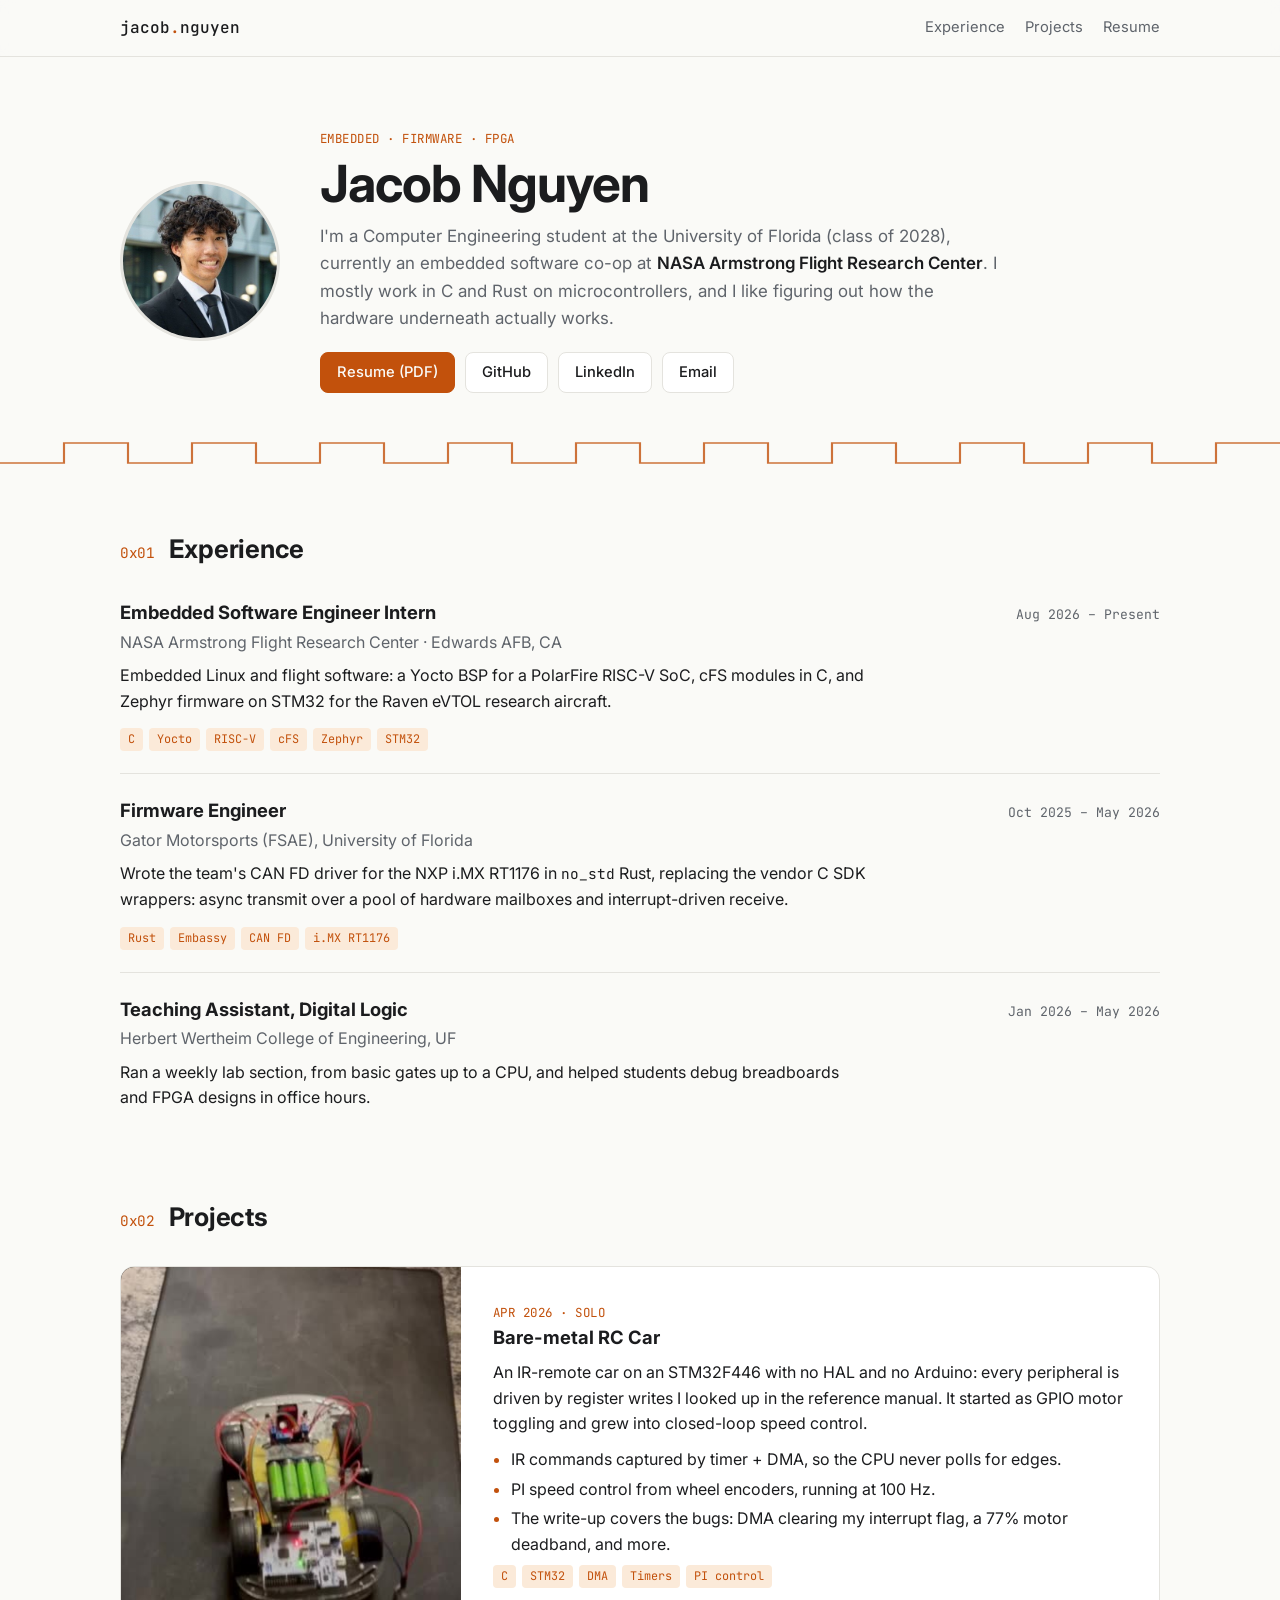
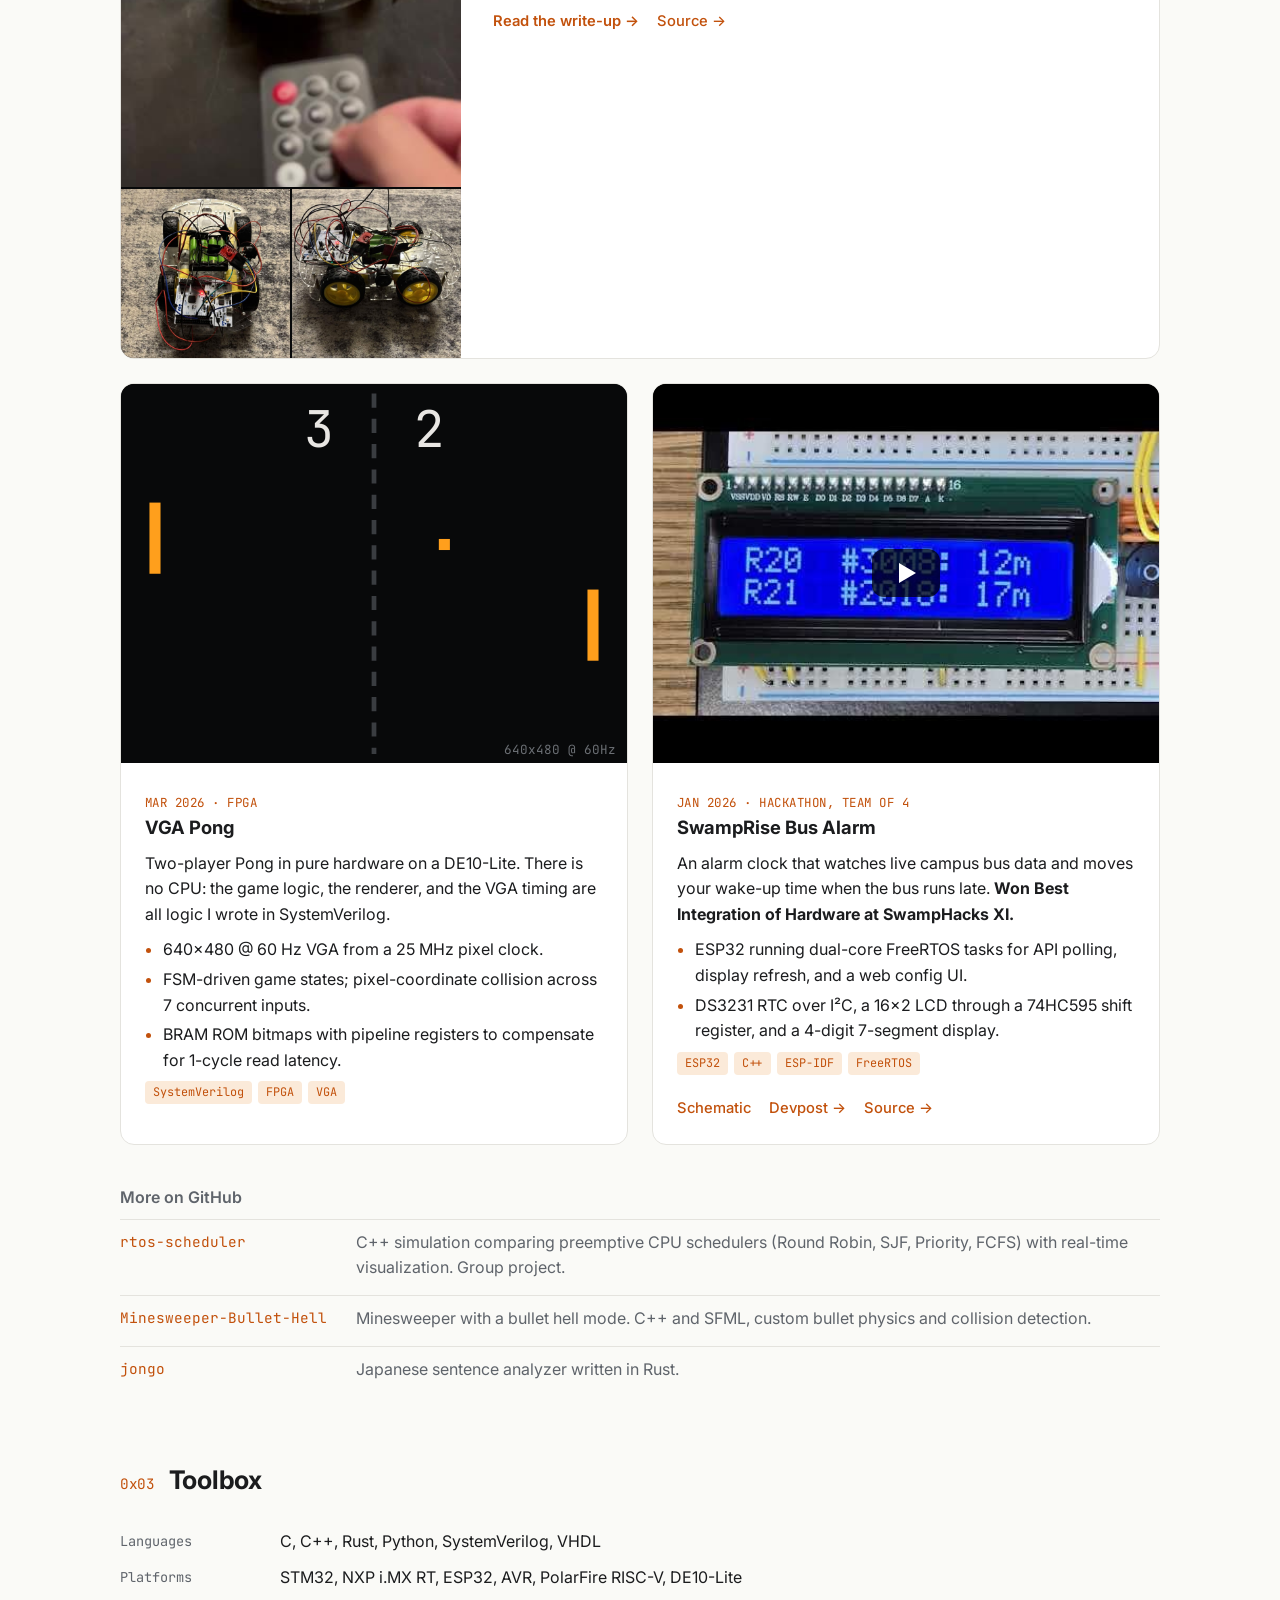
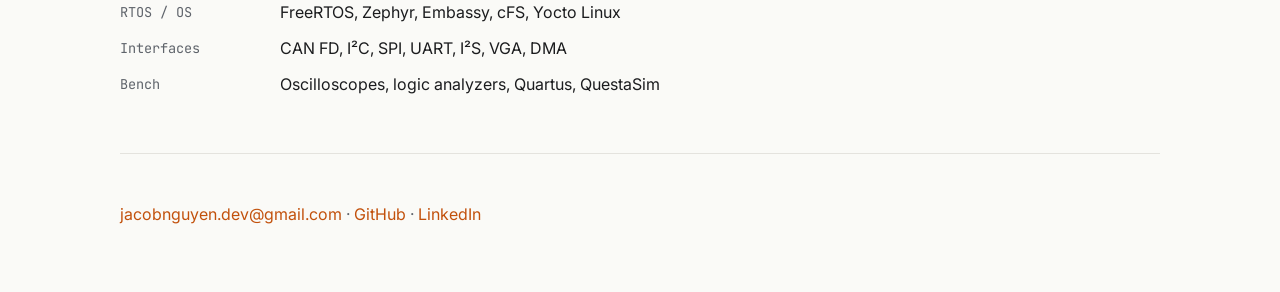
==== index.html @ 22cc9931 "Add RC car write-up page; trim home card to link to it Co-Authored-By: Claude Opus 5.5 <noreply@anth" ====
<!doctype html>
<html lang="en">
<head>
  <meta charset="utf-8">
  <meta name="viewport" content="width=device-width, initial-scale=1">
  <title>Jacob Nguyen | Embedded Firmware</title>
  <meta name="description" content="Jacob Nguyen: Computer Engineering at the University of Florida. Embedded firmware, RTOS, and FPGA work. NASA Armstrong co-op.">
  <meta property="og:title" content="Jacob Nguyen | Embedded Firmware">
  <meta property="og:description" content="Embedded firmware, RTOS, and FPGA work. Computer Engineering @ UF.">
  <meta property="og:image" content="https://jacob-nguyen1.github.io/assets/img/rc-car-top.jpg">
  <link rel="icon" href="data:image/svg+xml,%3Csvg xmlns='http://www.w3.org/2000/svg' viewBox='0 0 32 32'%3E%3Crect width='32' height='32' rx='6' fill='%23111214'/%3E%3Cpath d='M4 22h6V10h6v12h6V10h6' fill='none' stroke='%23ff9f1c' stroke-width='3' stroke-linejoin='round'/%3E%3C/svg%3E">
  <link rel="preconnect" href="https://fonts.googleapis.com">
  <link rel="preconnect" href="https://fonts.gstatic.com" crossorigin>
  <link href="https://fonts.googleapis.com/css2?family=Inter:wght@400;500;600;700&family=JetBrains+Mono:wght@400;500&display=swap" rel="stylesheet">
  <link rel="stylesheet" href="style.css">
</head>
<body>

<header class="nav">
  <div class="wrap nav-inner">
    <a class="brand" href="#top">jacob<span>.</span>nguyen</a>
    <nav>
      <a href="#experience">Experience</a>
      <a href="#projects">Projects</a>
      <a href="Jacob_Nguyen_Resume.pdf" target="_blank" rel="noopener">Resume</a>
    </nav>
  </div>
</header>

<main id="top">

  <!-- ============ HERO ============ -->
  <section class="hero wrap">
    <img class="headshot" src="assets/img/headshot.jpg" alt="Jacob Nguyen" width="160" height="160">
    <div>
      <p class="eyebrow">Embedded &middot; Firmware &middot; FPGA</p>
      <h1>Jacob Nguyen</h1>
      <p class="lede">
        I'm a Computer Engineering student at the University of Florida (class of 2028), currently
        an embedded software co-op at <strong>NASA Armstrong Flight Research Center</strong>.
        I mostly work in C and Rust on microcontrollers, and I like figuring out how the hardware underneath actually works.
      </p>
      <div class="links">
        <a class="btn primary" href="Jacob_Nguyen_Resume.pdf" target="_blank" rel="noopener">Resume (PDF)</a>
        <a class="btn" href="https://github.com/jacob-nguyen1" target="_blank" rel="noopener">GitHub</a>
        <a class="btn" href="https://www.linkedin.com/in/jacobnguyen7" target="_blank" rel="noopener">LinkedIn</a>
        <a class="btn" href="mailto:jacobnguyen.dev@gmail.com">Email</a>
      </div>
    </div>
  </section>

  <svg class="trace" viewBox="0 0 1200 60" preserveAspectRatio="none" aria-hidden="true">
    <path d="M0 45 H60 V15 H120 V45 H180 V15 H240 V45 H300 V15 H360 V45 H420 V15 H480 V45 H540 V15 H600 V45 H660 V15 H720 V45 H780 V15 H840 V45 H900 V15 H960 V45 H1020 V15 H1080 V45 H1140 V15 H1200"/>
  </svg>

  <!-- ============ EXPERIENCE ============ -->
  <section id="experience" class="wrap section">
    <h2><span class="addr">0x01</span> Experience</h2>

    <article class="job">
      <div class="job-head">
        <div>
          <h3>Embedded Software Engineer Intern</h3>
          <p class="org">NASA Armstrong Flight Research Center &middot; Edwards AFB, CA</p>
        </div>
        <p class="when">Aug 2026 &ndash; Present</p>
      </div>
      <p class="summary">Embedded Linux and flight software: a Yocto BSP for a PolarFire RISC-V SoC, cFS modules in C,
        and Zephyr firmware on STM32 for the Raven eVTOL research aircraft.</p>
      <p class="tags"><span>C</span><span>Yocto</span><span>RISC-V</span><span>cFS</span><span>Zephyr</span><span>STM32</span></p>
    </article>

    <article class="job">
      <div class="job-head">
        <div>
          <h3>Firmware Engineer</h3>
          <p class="org">Gator Motorsports (FSAE), University of Florida</p>
        </div>
        <p class="when">Oct 2025 &ndash; May 2026</p>
      </div>
      <p class="summary">Wrote the team's CAN FD driver for the NXP i.MX RT1176 in <code>no_std</code> Rust, replacing
        the vendor C SDK wrappers: async transmit over a pool of hardware mailboxes and interrupt-driven receive.</p>
      <p class="tags"><span>Rust</span><span>Embassy</span><span>CAN FD</span><span>i.MX RT1176</span></p>
    </article>

    <article class="job">
      <div class="job-head">
        <div>
          <h3>Teaching Assistant, Digital Logic</h3>
          <p class="org">Herbert Wertheim College of Engineering, UF</p>
        </div>
        <p class="when">Jan 2026 &ndash; May 2026</p>
      </div>
      <p class="summary">Ran a weekly lab section, from basic gates up to a CPU, and helped students debug breadboards
        and FPGA designs in office hours.</p>
    </article>
  </section>

  <!-- ============ PROJECTS ============ -->
  <section id="projects" class="wrap section">
    <h2><span class="addr">0x02</span> Projects</h2>

    <!-- RC car: featured -->
    <article class="project featured">
      <div class="media media-car">
        <video src="assets/video/rc-car.mp4" poster="assets/img/rc-car-poster.jpg"
               autoplay muted loop playsinline preload="metadata"
               aria-label="The RC car driving under IR remote control"></video>
        <div class="thumbs">
          <button class="zoom" data-full="assets/img/rc-car-top.jpg"><img src="assets/img/rc-car-top.jpg" alt="Top view: Nucleo board, DRV8833 motor drivers, and AA battery pack" loading="lazy"></button>
          <button class="zoom" data-full="assets/img/rc-car-side.jpg"><img src="assets/img/rc-car-side.jpg" alt="Side view of the RC car" loading="lazy"></button>
        </div>
      </div>
      <div class="body">
        <p class="eyebrow">Apr 2026 &middot; Solo</p>
        <h3>Bare-metal RC Car</h3>
        <p>
          An IR-remote car on an STM32F446 with no HAL and no Arduino: every peripheral is driven by
          register writes I looked up in the reference manual. It started as GPIO motor toggling and grew into closed-loop speed control.
        </p>
        <ul>
          <li>IR commands captured by timer + DMA, so the CPU never polls for edges.</li>
          <li>PI speed control from wheel encoders, running at 100&nbsp;Hz.</li>
          <li>The write-up covers the bugs: DMA clearing my interrupt flag, a 77% motor deadband, and more.</li>
        </ul>
        <p class="tags"><span>C</span><span>STM32</span><span>DMA</span><span>Timers</span><span>PI control</span></p>
        <p class="more-row">
          <a class="more strong" href="rc-car.html">Read the write-up &rarr;</a>
          <a class="more" href="https://github.com/jacob-nguyen1/stm32-baremetal-rc-car" target="_blank" rel="noopener">Source &rarr;</a>
        </p>
      </div>
    </article>

    <div class="grid">
      <!-- VGA Pong -->
      <article class="project">
        <div class="media">
          <svg class="pong" viewBox="0 0 640 480" role="img" aria-label="Illustration of a two-player Pong frame">
            <rect width="640" height="480" fill="#08090a"/>
            <path d="M320 12 V468" stroke="#3a3d41" stroke-width="6" stroke-dasharray="18 14"/>
            <g fill="#ff9f1c">
              <rect x="36" y="150" width="14" height="90"/>
              <rect x="590" y="260" width="14" height="90"/>
              <rect x="402" y="196" width="14" height="14"/>
            </g>
            <g fill="#e8e6e3" font-family="JetBrains Mono, monospace" font-size="64" text-anchor="middle">
              <text x="250" y="80">3</text><text x="390" y="80">2</text>
            </g>
            <text x="626" y="468" fill="#6b6f74" font-family="JetBrains Mono, monospace" font-size="16" text-anchor="end">640x480 @ 60Hz</text>
          </svg>
        </div>
        <div class="body">
          <p class="eyebrow">Mar 2026 &middot; FPGA</p>
          <h3>VGA Pong</h3>
          <p>Two-player Pong in pure hardware on a DE10-Lite. There is no CPU: the game logic, the renderer, and the VGA timing are all logic I wrote in SystemVerilog.</p>
          <ul>
            <li>640&times;480 @ 60&nbsp;Hz VGA from a 25&nbsp;MHz pixel clock.</li>
            <li>FSM-driven game states; pixel-coordinate collision across 7 concurrent inputs.</li>
            <li>BRAM ROM bitmaps with pipeline registers to compensate for 1-cycle read latency.</li>
          </ul>
          <p class="tags"><span>SystemVerilog</span><span>FPGA</span><span>VGA</span></p>
        </div>
      </article>

      <!-- SwampRise -->
      <article class="project">
        <div class="media">
          <button class="yt" data-id="9dNYDrCkIwc" aria-label="Play SwampRise demo video">
            <img src="assets/img/swamprise-lcd.jpg" alt="LCD showing live bus arrival times" loading="lazy">
            <span class="play" aria-hidden="true"></span>
          </button>
        </div>
        <div class="body">
          <p class="eyebrow">Jan 2026 &middot; Hackathon, team of 4</p>
          <h3>SwampRise Bus Alarm</h3>
          <p>
            An alarm clock that watches live campus bus data and moves your wake-up time when the bus runs late.
            <strong>Won Best Integration of Hardware at SwampHacks XI.</strong>
          </p>
          <ul>
            <li>ESP32 running dual-core FreeRTOS tasks for API polling, display refresh, and a web config UI.</li>
            <li>DS3231 RTC over I&sup2;C, a 16&times;2 LCD through a 74HC595 shift register, and a 4-digit 7-segment display.</li>
          </ul>
          <p class="tags"><span>ESP32</span><span>C++</span><span>ESP-IDF</span><span>FreeRTOS</span></p>
          <p class="more-row">
            <button class="more zoom" data-full="assets/img/swamprise-schematic.png">Schematic</button>
            <a class="more" href="https://devpost.com/software/swamp-rise" target="_blank" rel="noopener">Devpost &rarr;</a>
            <a class="more" href="https://github.com/ethantayl/SwampRise" target="_blank" rel="noopener">Source &rarr;</a>
          </p>
        </div>
      </article>
    </div>

    <h3 class="sub">More on GitHub</h3>
    <ul class="mini">
      <li>
        <a href="https://github.com/jacob-nguyen1/rtos-scheduler" target="_blank" rel="noopener">rtos-scheduler</a>
        <span>C++ simulation comparing preemptive CPU schedulers (Round Robin, SJF, Priority, FCFS) with real-time visualization. Group project.</span>
      </li>
      <li>
        <a href="https://github.com/jacob-nguyen1/Minesweeper-Bullet-Hell" target="_blank" rel="noopener">Minesweeper-Bullet-Hell</a>
        <span>Minesweeper with a bullet hell mode. C++ and SFML, custom bullet physics and collision detection.</span>
      </li>
      <li>
        <a href="https://github.com/jacob-nguyen1/jongo" target="_blank" rel="noopener">jongo</a>
        <span>Japanese sentence analyzer written in Rust.</span>
      </li>
    </ul>
  </section>

  <!-- ============ SKILLS ============ -->
  <section class="wrap section">
    <h2><span class="addr">0x03</span> Toolbox</h2>
    <dl class="skills">
      <dt>Languages</dt><dd>C, C++, Rust, Python, SystemVerilog, VHDL</dd>
      <dt>Platforms</dt><dd>STM32, NXP i.MX RT, ESP32, AVR, PolarFire RISC-V, DE10-Lite</dd>
      <dt>RTOS / OS</dt><dd>FreeRTOS, Zephyr, Embassy, cFS, Yocto Linux</dd>
      <dt>Interfaces</dt><dd>CAN FD, I&sup2;C, SPI, UART, I&sup2;S, VGA, DMA</dd>
      <dt>Bench</dt><dd>Oscilloscopes, logic analyzers, Quartus, QuestaSim</dd>
    </dl>
  </section>

</main>

<footer class="wrap footer">
  <p><a href="mailto:jacobnguyen.dev@gmail.com">jacobnguyen.dev@gmail.com</a> &middot;
    <a href="https://github.com/jacob-nguyen1" target="_blank" rel="noopener">GitHub</a> &middot;
    <a href="https://www.linkedin.com/in/jacobnguyen7" target="_blank" rel="noopener">LinkedIn</a></p>
</footer>

<dialog id="lightbox">
  <img alt="">
  <button class="close" aria-label="Close">&times;</button>
</dialog>

<script src="main.js"></script>
</body>
</html>
---- style.css ----
/* ---------- tokens ---------- */
:root {
  --bg: #fafaf7;
  --surface: #ffffff;
  --text: #1b1c1e;
  --muted: #5f646b;
  --line: #e4e3de;
  --accent: #c2510c;
  --accent-soft: #fbead9;
  --font: "Inter", system-ui, -apple-system, "Segoe UI", sans-serif;
  --mono: "JetBrains Mono", ui-monospace, "SFMono-Regular", Menlo, monospace;
  color-scheme: light;
}
@media (prefers-color-scheme: dark) {
  :root {
    --bg: #111214;
    --surface: #18191c;
    --text: #e8e6e3;
    --muted: #9a9ea5;
    --line: #2a2c30;
    --accent: #ff9f1c;
    --accent-soft: #2b2113;
    color-scheme: dark;
  }
}

/* ---------- base ---------- */
* { box-sizing: border-box; }
html { scroll-behavior: smooth; scroll-padding-top: 72px; }
body {
  margin: 0;
  background: var(--bg);
  color: var(--text);
  font: 16px/1.6 var(--font);
  -webkit-font-smoothing: antialiased;
}
img, video, svg { display: block; max-width: 100%; }
a { color: var(--accent); text-decoration: none; }
a:hover { text-decoration: underline; }
code { font-family: var(--mono); font-size: 0.9em; font-variant-ligatures: none; }
button { font: inherit; color: inherit; background: none; border: 0; padding: 0; cursor: pointer; }

.wrap { width: min(1040px, 100% - 32px); margin-inline: auto; }

/* ---------- nav ---------- */
.nav {
  position: sticky; top: 0; z-index: 10;
  background: color-mix(in srgb, var(--bg) 85%, transparent);
  backdrop-filter: blur(8px);
  border-bottom: 1px solid var(--line);
}
.nav-inner { display: flex; align-items: center; justify-content: space-between; height: 56px; }
.brand { font-family: var(--mono); font-weight: 500; color: var(--text); }
.brand span { color: var(--accent); }
.nav nav { display: flex; gap: 20px; }
.nav nav a { color: var(--muted); font-size: 0.92rem; }
.nav nav a:hover { color: var(--text); text-decoration: none; }

/* ---------- hero ---------- */
.hero {
  display: grid; grid-template-columns: 160px 1fr; gap: 40px; align-items: center;
  padding: 72px 0 32px;
}
.headshot { width: 160px; height: 160px; border-radius: 50%; object-fit: cover; border: 3px solid var(--line); }
.eyebrow {
  margin: 0 0 6px; font-family: var(--mono); font-size: 0.78rem;
  letter-spacing: 0.04em; text-transform: uppercase; color: var(--accent);
}
h1 { margin: 0 0 12px; font-size: clamp(2.2rem, 5vw, 3.2rem); line-height: 1.1; letter-spacing: -0.02em; }
.lede { margin: 0 0 20px; max-width: 62ch; color: var(--muted); font-size: 1.06rem; }
.lede strong { color: var(--text); font-weight: 600; }
.links { display: flex; flex-wrap: wrap; gap: 10px; }
.btn {
  padding: 8px 16px; border: 1px solid var(--line); border-radius: 8px;
  color: var(--text); font-size: 0.92rem; font-weight: 500; background: var(--surface);
}
.btn:hover { border-color: var(--accent); text-decoration: none; }
.btn.primary { background: var(--accent); border-color: var(--accent); color: var(--bg); }

/* scope-trace divider */
.trace { width: 100%; height: 40px; margin: 8px 0 0; }
.trace path {
  fill: none; stroke: var(--accent); stroke-width: 2; opacity: 0.8;
}

/* ---------- sections ---------- */
.section { padding: 56px 0 8px; }
h2 { margin: 0 0 28px; font-size: 1.6rem; letter-spacing: -0.01em; }
.addr { font-family: var(--mono); font-size: 0.9rem; font-weight: 400; color: var(--accent); margin-right: 8px; }
h3 { margin: 0; font-size: 1.15rem; }
ul { margin: 10px 0 0; padding-left: 1.1em; }
li { margin: 4px 0; }
li::marker { color: var(--accent); }

.tags { display: flex; flex-wrap: wrap; gap: 6px; margin: 14px 0 0; }
.tags span {
  font-family: var(--mono); font-size: 0.74rem; padding: 2px 8px; border-radius: 4px;
  background: var(--accent-soft); color: var(--accent);
}

/* ---------- experience ---------- */
.job { padding: 22px 0; border-top: 1px solid var(--line); }
.job:first-of-type { border-top: 0; padding-top: 0; }
.job-head { display: flex; justify-content: space-between; gap: 16px; align-items: baseline; }
.org { margin: 2px 0 0; color: var(--muted); }
.summary { margin: 8px 0 0; max-width: 75ch; }
.when { margin: 0; font-family: var(--mono); font-size: 0.82rem; color: var(--muted); white-space: nowrap; }

/* ---------- projects ---------- */
.project {
  background: var(--surface); border: 1px solid var(--line); border-radius: 14px; overflow: hidden;
  display: flex; flex-direction: column;
}
.project .body { padding: 22px 24px 24px; }
.project .body > p { margin: 8px 0 0; }
.project .media { background: #08090a; }

.featured { display: grid; grid-template-columns: minmax(0, 340px) 1fr; margin-bottom: 24px; }
.featured .body { padding: 28px 32px; }
.media-car { display: flex; flex-direction: column; }
.media-car video { width: 100%; aspect-ratio: 9 / 16; max-height: 520px; object-fit: cover; }
.thumbs { display: grid; grid-template-columns: 1fr 1fr; gap: 2px; margin-top: 2px; }
.thumbs img { aspect-ratio: 1; object-fit: cover; width: 100%; transition: opacity .15s; }
.thumbs button:hover img { opacity: 0.8; }

.grid { display: grid; grid-template-columns: 1fr 1fr; gap: 24px; }
.grid .media { aspect-ratio: 4 / 3; }
.pong { width: 100%; height: 100%; }

.yt { position: relative; display: block; width: 100%; height: 100%; }
.yt img { width: 100%; height: 100%; object-fit: cover; }
.media iframe { width: 100%; height: 100%; border: 0; display: block; }
.play {
  position: absolute; inset: 0; margin: auto; width: 68px; height: 48px; border-radius: 12px;
  background: rgba(0,0,0,.7); transition: background .15s;
}
.play::after {
  content: ""; position: absolute; left: 27px; top: 14px;
  border-style: solid; border-width: 10px 0 10px 17px; border-color: transparent transparent transparent #fff;
}
.yt:hover .play { background: #e62117; }

.more { display: inline-block; margin-top: 14px; font-weight: 500; font-size: 0.92rem; color: var(--accent); }
.more-row { display: flex; flex-wrap: wrap; gap: 18px; }
button.more:hover { text-decoration: underline; }

.sub { margin: 40px 0 8px; font-size: 1rem; color: var(--muted); font-weight: 600; }
.mini { list-style: none; padding: 0; margin: 0; }
.mini li { display: grid; grid-template-columns: 220px 1fr; gap: 16px; padding: 10px 0; border-top: 1px solid var(--line); }
.mini a { font-family: var(--mono); font-size: 0.9rem; }
.mini span { color: var(--muted); }

/* ---------- skills ---------- */
.skills { display: grid; grid-template-columns: 140px 1fr; gap: 10px 20px; margin: 0; }
.skills dt { font-family: var(--mono); font-size: 0.85rem; color: var(--muted); padding-top: 2px; }
.skills dd { margin: 0; }

/* ---------- footer ---------- */
.footer { padding: 48px 0 64px; margin-top: 48px; border-top: 1px solid var(--line); color: var(--muted); }
.footer p { margin: 0; }

/* ---------- lightbox ---------- */
dialog#lightbox { padding: 0; border: 0; background: transparent; max-width: 92vw; max-height: 92vh; }
dialog#lightbox::backdrop { background: rgba(0,0,0,.85); }
dialog#lightbox img { max-width: 92vw; max-height: 92vh; border-radius: 8px; background: #fff; }
dialog#lightbox .close {
  position: fixed; top: 16px; right: 20px; font-size: 2rem; line-height: 1; color: #fff;
}

/* ---------- responsive ---------- */
@media (max-width: 820px) {
  .featured { grid-template-columns: 1fr; }
  .media-car { flex-direction: row; }
  .media-car video { width: 50%; max-height: 420px; }
  .thumbs { width: 50%; grid-template-columns: 1fr; margin: 0 0 0 2px; }
  .grid { grid-template-columns: 1fr; }
}
@media (max-width: 600px) {
  .hero { grid-template-columns: 1fr; gap: 20px; padding-top: 40px; }
  .headshot { width: 112px; height: 112px; }
  .nav nav { gap: 14px; }
  .job-head { flex-direction: column; gap: 2px; }
  .featured .body, .project .body { padding: 20px; }
  .mini li { grid-template-columns: 1fr; gap: 2px; }
  .skills { grid-template-columns: 1fr; gap: 2px; }
  .skills dd { margin-bottom: 10px; }
}

/* ---------- project write-up pages ---------- */
.more.strong { font-weight: 600; }
.post { max-width: 760px; padding: 40px 0 0; }
.post h1 { margin-top: 4px; }
.post h2 { margin: 48px 0 12px; font-size: 1.35rem; }
.post p { margin: 12px 0; }
.back { display: inline-block; margin-bottom: 28px; font-size: 0.9rem; color: var(--muted); }
.post-links { margin: 0 0 28px; }
.post-media { display: grid; grid-template-columns: 1.1fr 1fr 1fr; gap: 6px; border-radius: 12px; overflow: hidden; }
.post-media video, .post-media img { width: 100%; height: 100%; aspect-ratio: 9 / 16; object-fit: cover; background: #08090a; }
.post-media button:hover img { opacity: 0.85; }
.spec { width: 100%; border-collapse: collapse; margin: 12px 0; font-size: 0.95rem; }
.spec th, .spec td { text-align: left; vertical-align: top; padding: 10px 12px; border-bottom: 1px solid var(--line); }
.spec th { font-family: var(--mono); font-size: 0.78rem; font-weight: 500; color: var(--muted); text-transform: uppercase; letter-spacing: 0.04em; }
.spec td:first-child { white-space: nowrap; }
.bug { margin: 20px 0; padding: 4px 20px 6px; border-left: 3px solid var(--accent); background: var(--surface); border-radius: 0 10px 10px 0; }
.bug h3 { margin: 14px 0 0; }
.post-foot { display: flex; justify-content: space-between; flex-wrap: wrap; gap: 12px; margin-top: 40px; }
@media (max-width: 600px) {
  .post-media { grid-template-columns: 1fr 1fr; }
  .post-media video { grid-column: 1 / -1; aspect-ratio: 9 / 12; }
  .post-media img { aspect-ratio: 1; }
  .spec td:first-child { white-space: normal; }
  .bug { padding: 2px 14px 4px; }
}
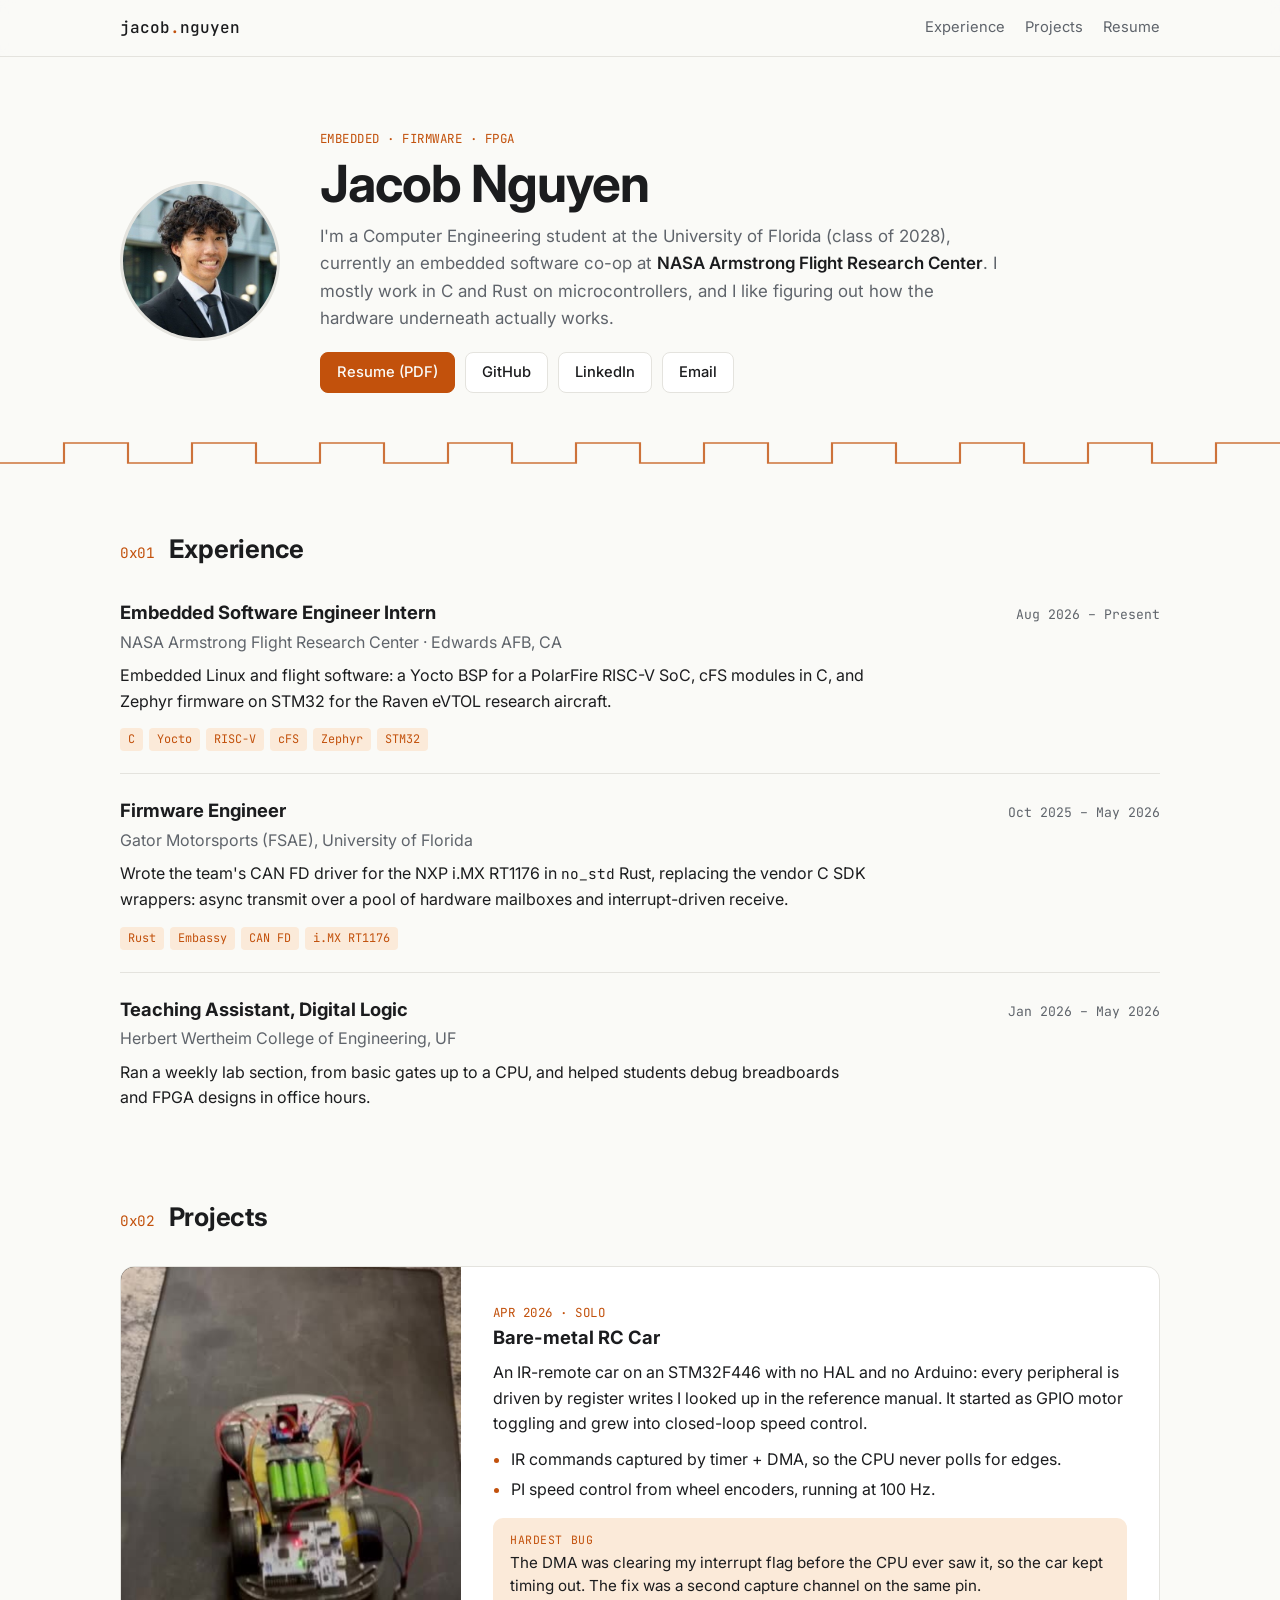
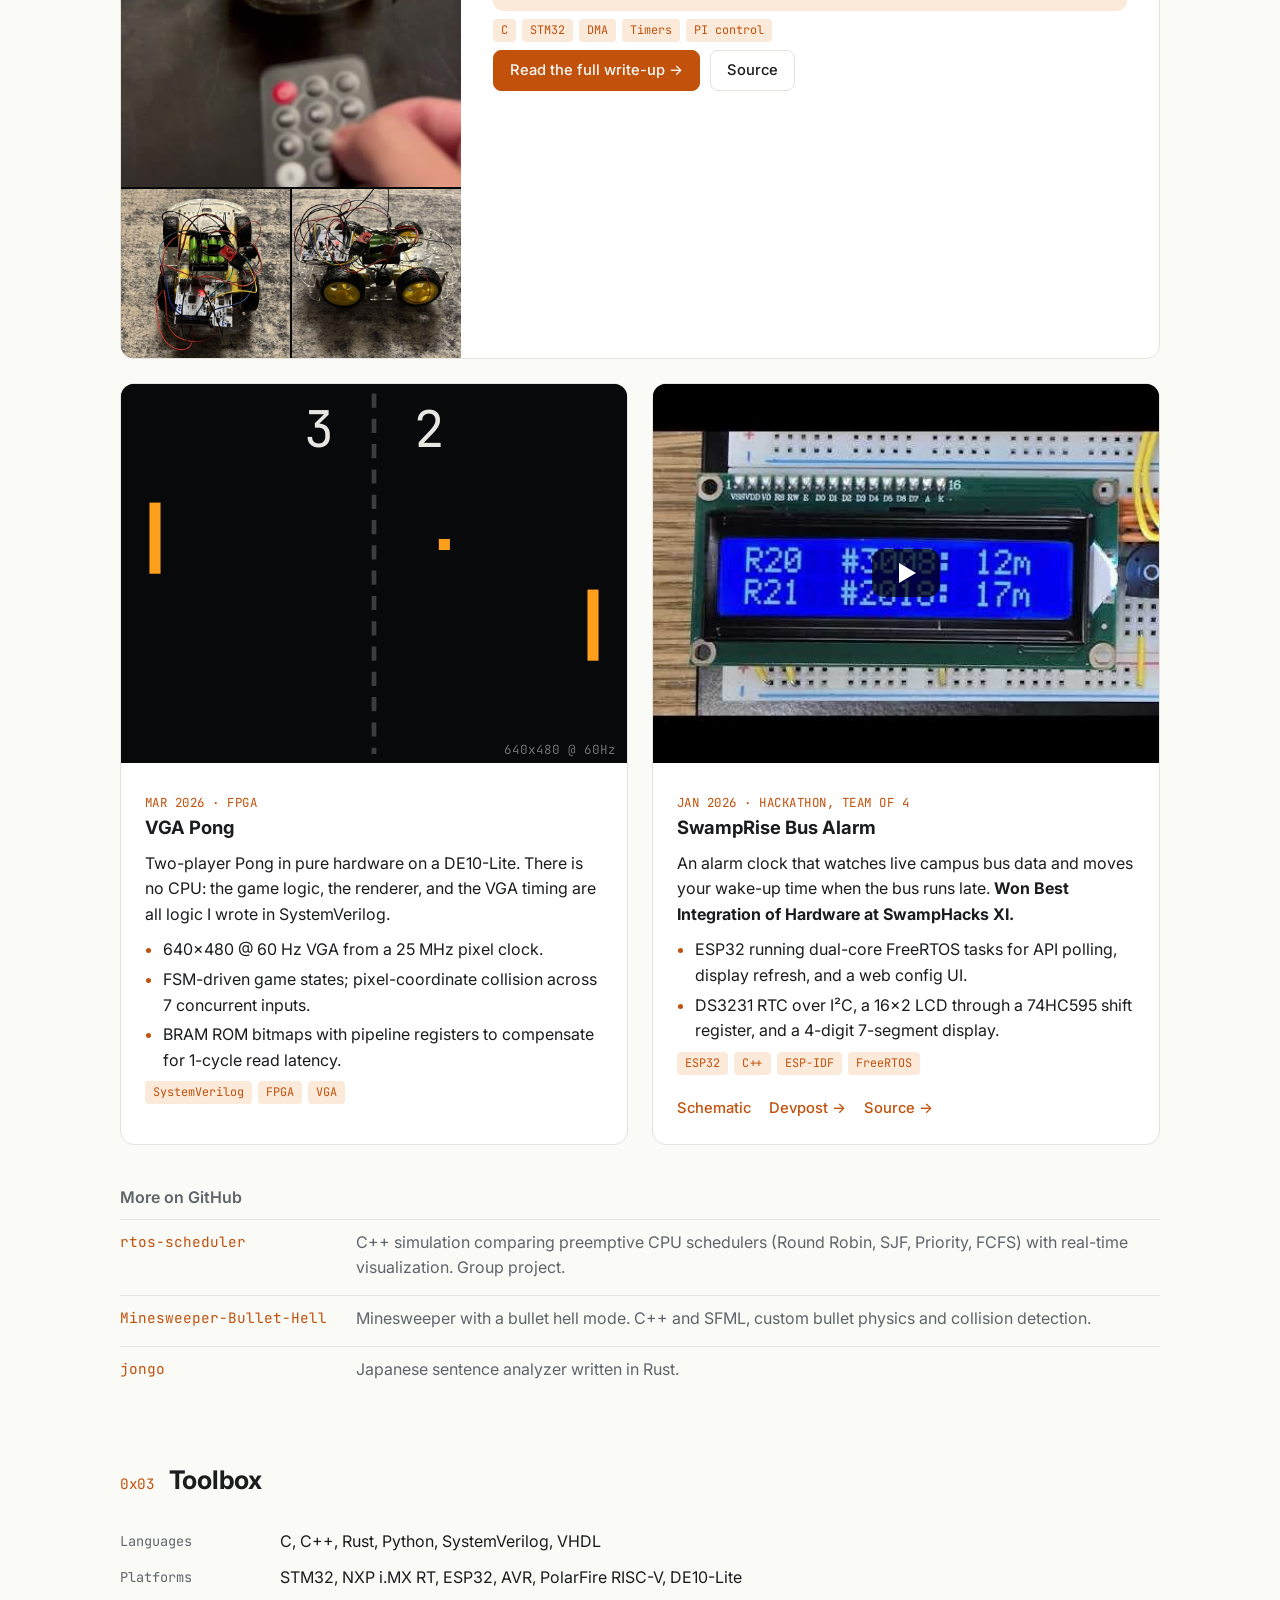
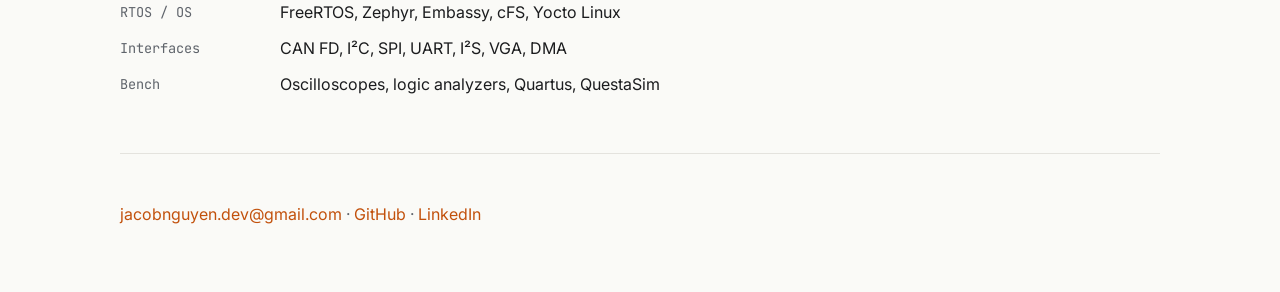
==== commit 00cfcd5e: "Surface RC car write-up: bug teaser, primary CTA, linked title Co-Authored-By: Claude Opus 5.5 <nore" ====
--- a/index.html
+++ b/index.html
@@ -113,7 +113,7 @@
       </div>
       <div class="body">
         <p class="eyebrow">Apr 2026 &middot; Solo</p>
-        <h3>Bare-metal RC Car</h3>
+        <h3><a class="title-link" href="rc-car.html">Bare-metal RC Car</a></h3>
         <p>
           An IR-remote car on an STM32F446 with no HAL and no Arduino: every peripheral is driven by
           register writes I looked up in the reference manual. It started as GPIO motor toggling and grew into closed-loop speed control.
@@ -121,12 +121,16 @@
         <ul>
           <li>IR commands captured by timer + DMA, so the CPU never polls for edges.</li>
           <li>PI speed control from wheel encoders, running at 100&nbsp;Hz.</li>
-          <li>The write-up covers the bugs: DMA clearing my interrupt flag, a 77% motor deadband, and more.</li>
         </ul>
+        <a class="teaser" href="rc-car.html#bugs">
+          <span class="teaser-label">Hardest bug</span>
+          The DMA was clearing my interrupt flag before the CPU ever saw it, so the car kept timing out.
+          The fix was a second capture channel on the same pin.
+        </a>
         <p class="tags"><span>C</span><span>STM32</span><span>DMA</span><span>Timers</span><span>PI control</span></p>
-        <p class="more-row">
-          <a class="more strong" href="rc-car.html">Read the write-up &rarr;</a>
-          <a class="more" href="https://github.com/jacob-nguyen1/stm32-baremetal-rc-car" target="_blank" rel="noopener">Source &rarr;</a>
+        <p class="cta-row">
+          <a class="btn primary" href="rc-car.html">Read the full write-up &rarr;</a>
+          <a class="btn" href="https://github.com/jacob-nguyen1/stm32-baremetal-rc-car" target="_blank" rel="noopener">Source</a>
         </p>
       </div>
     </article>
--- a/style.css
+++ b/style.css
@@ -211,3 +211,18 @@
   .spec td:first-child { white-space: normal; }
   .bug { padding: 2px 14px 4px; }
 }
+
+/* featured card: make the write-up obvious */
+.title-link { color: inherit; }
+.title-link:hover { color: var(--accent); text-decoration: none; }
+.teaser {
+  display: block; margin: 16px 0 0; padding: 12px 16px; border-radius: 10px;
+  background: var(--accent-soft); color: var(--text); font-size: 0.95rem; line-height: 1.5;
+  border: 1px solid transparent; transition: border-color .15s;
+}
+.teaser:hover { border-color: var(--accent); text-decoration: none; }
+.teaser-label {
+  display: block; margin-bottom: 4px; font-family: var(--mono); font-size: 0.72rem;
+  text-transform: uppercase; letter-spacing: 0.05em; color: var(--accent);
+}
+.cta-row { display: flex; flex-wrap: wrap; gap: 10px; margin: 18px 0 0; }
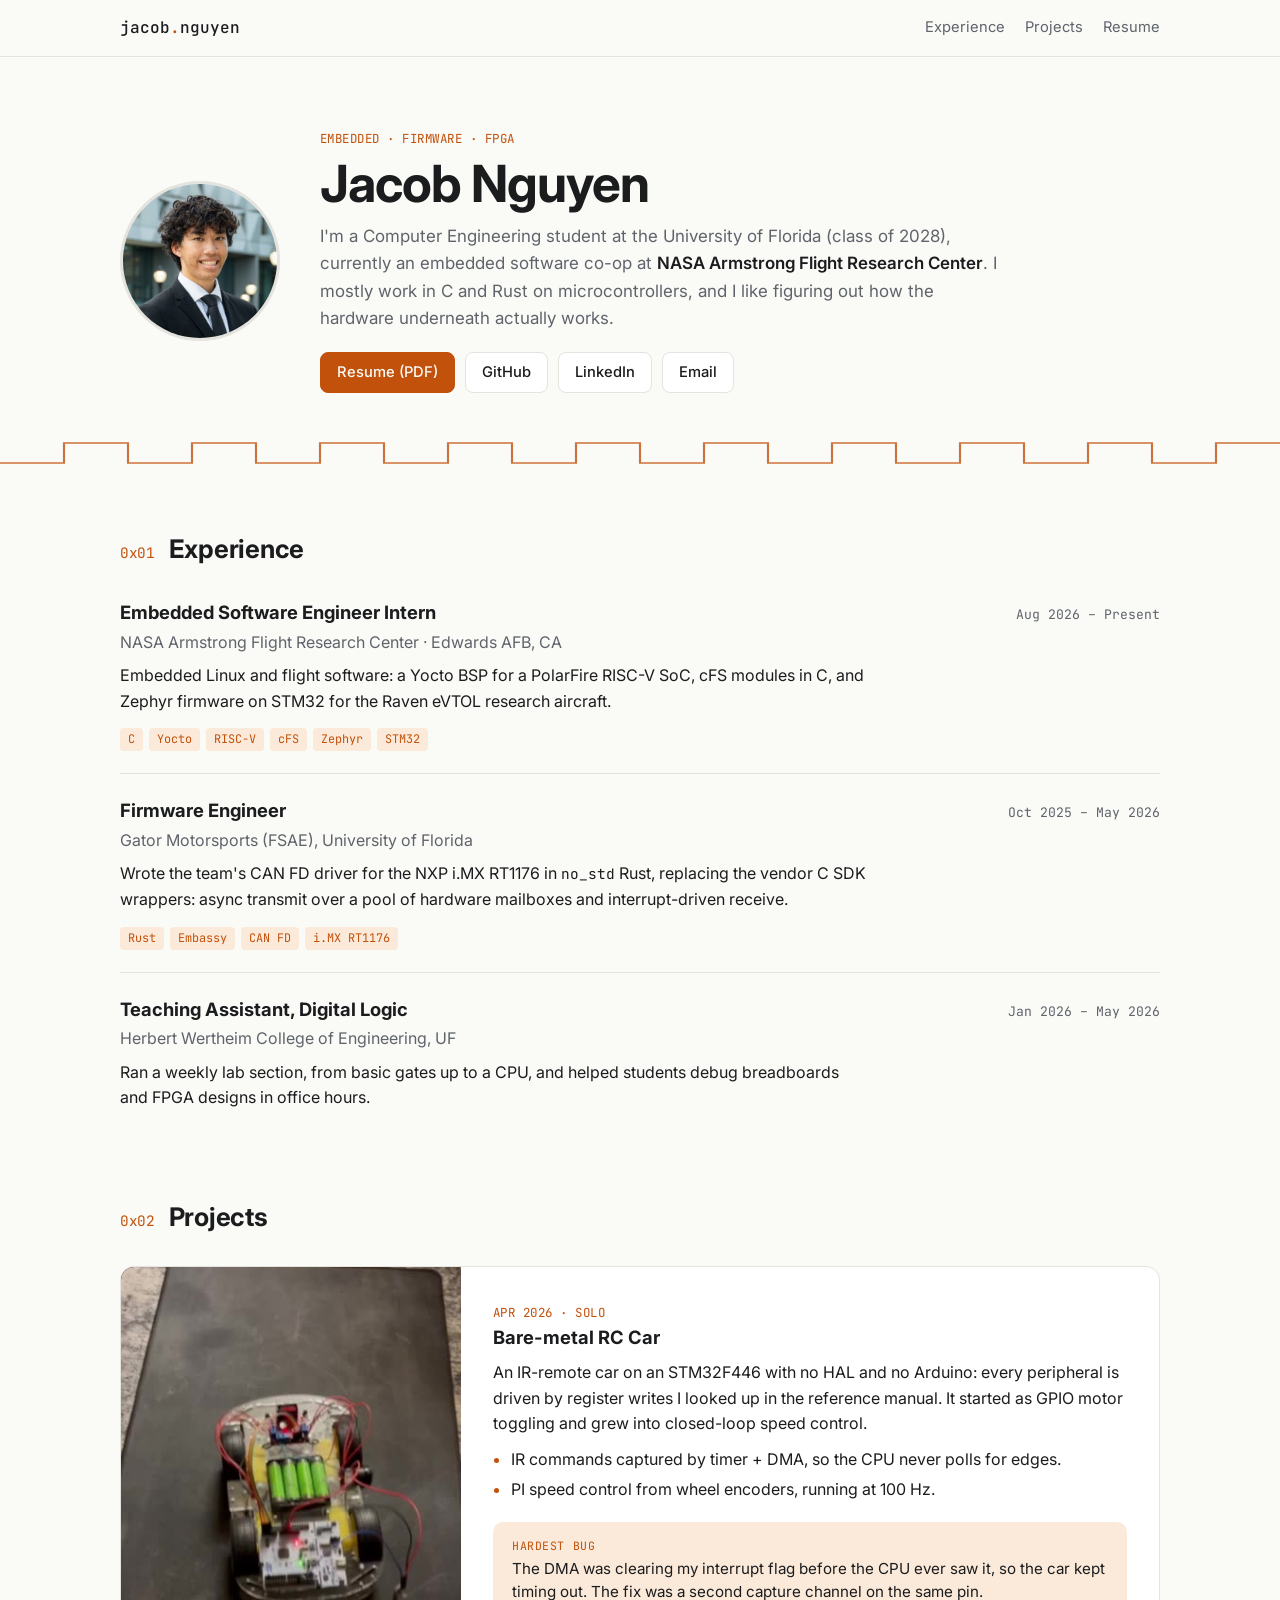
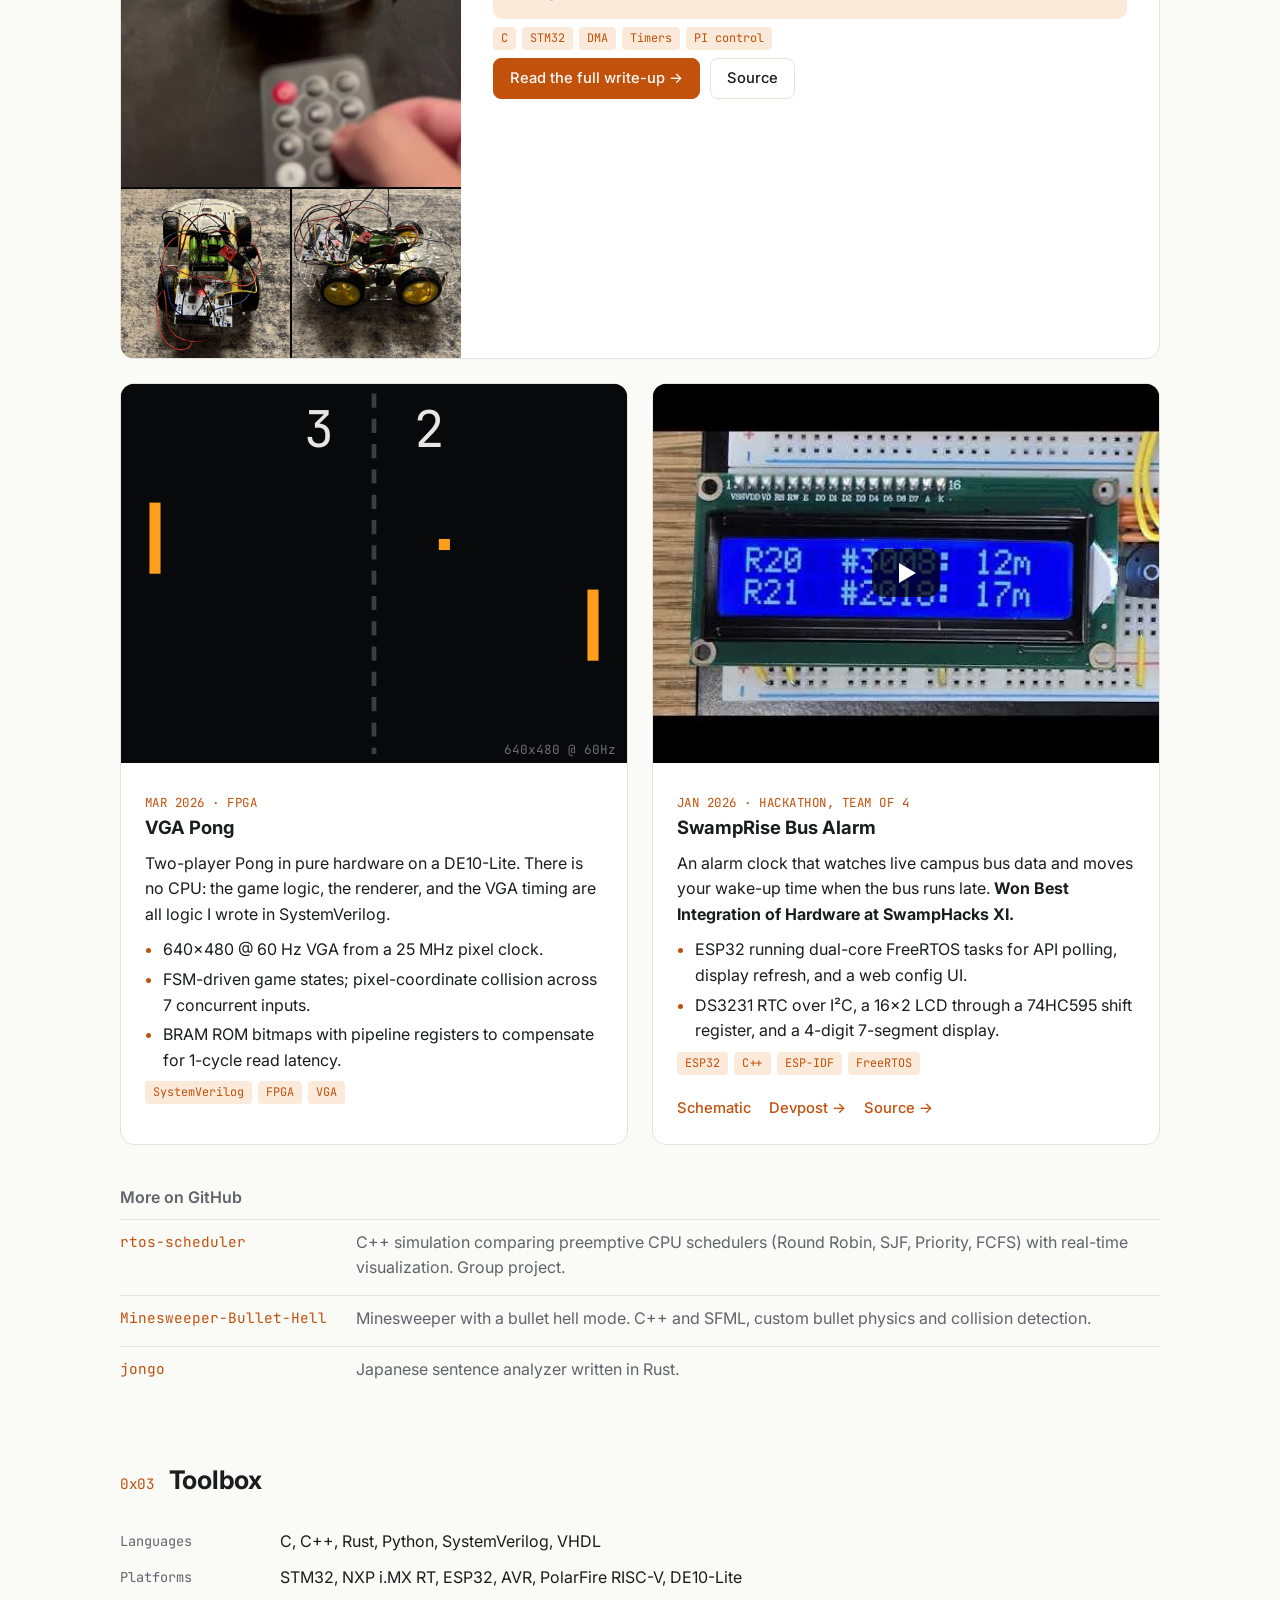
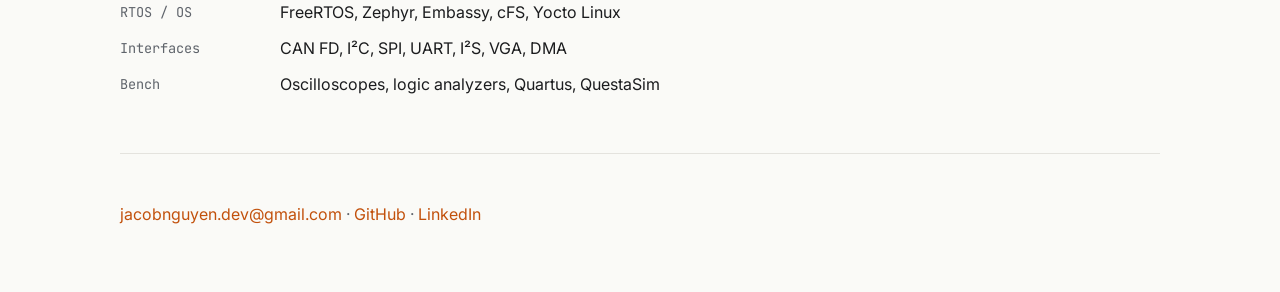
==== commit 60252fd1: "Cache-bust CSS/JS, loosen teaser spacing Co-Authored-By: Claude Opus 5.5 <noreply@anthropic.com>" ====
--- a/index.html
+++ b/index.html
@@ -12,7 +12,7 @@
   <link rel="preconnect" href="https://fonts.googleapis.com">
   <link rel="preconnect" href="https://fonts.gstatic.com" crossorigin>
   <link href="https://fonts.googleapis.com/css2?family=Inter:wght@400;500;600;700&family=JetBrains+Mono:wght@400;500&display=swap" rel="stylesheet">
-  <link rel="stylesheet" href="style.css">
+  <link rel="stylesheet" href="style.css?v=2">
 </head>
 <body>
 
@@ -237,6 +237,6 @@
   <button class="close" aria-label="Close">&times;</button>
 </dialog>
 
-<script src="main.js"></script>
+<script src="main.js?v=2"></script>
 </body>
 </html>
--- a/style.css
+++ b/style.css
@@ -216,7 +216,7 @@
 .title-link { color: inherit; }
 .title-link:hover { color: var(--accent); text-decoration: none; }
 .teaser {
-  display: block; margin: 16px 0 0; padding: 12px 16px; border-radius: 10px;
+  display: block; margin: 20px 0 0; padding: 14px 18px; border-radius: 10px;
   background: var(--accent-soft); color: var(--text); font-size: 0.95rem; line-height: 1.5;
   border: 1px solid transparent; transition: border-color .15s;
 }
@@ -225,4 +225,5 @@
   display: block; margin-bottom: 4px; font-family: var(--mono); font-size: 0.72rem;
   text-transform: uppercase; letter-spacing: 0.05em; color: var(--accent);
 }
-.cta-row { display: flex; flex-wrap: wrap; gap: 10px; margin: 18px 0 0; }
+.cta-row { display: flex; flex-wrap: wrap; gap: 10px; margin: 22px 0 0; }
+.featured .tags { margin-top: 18px; }
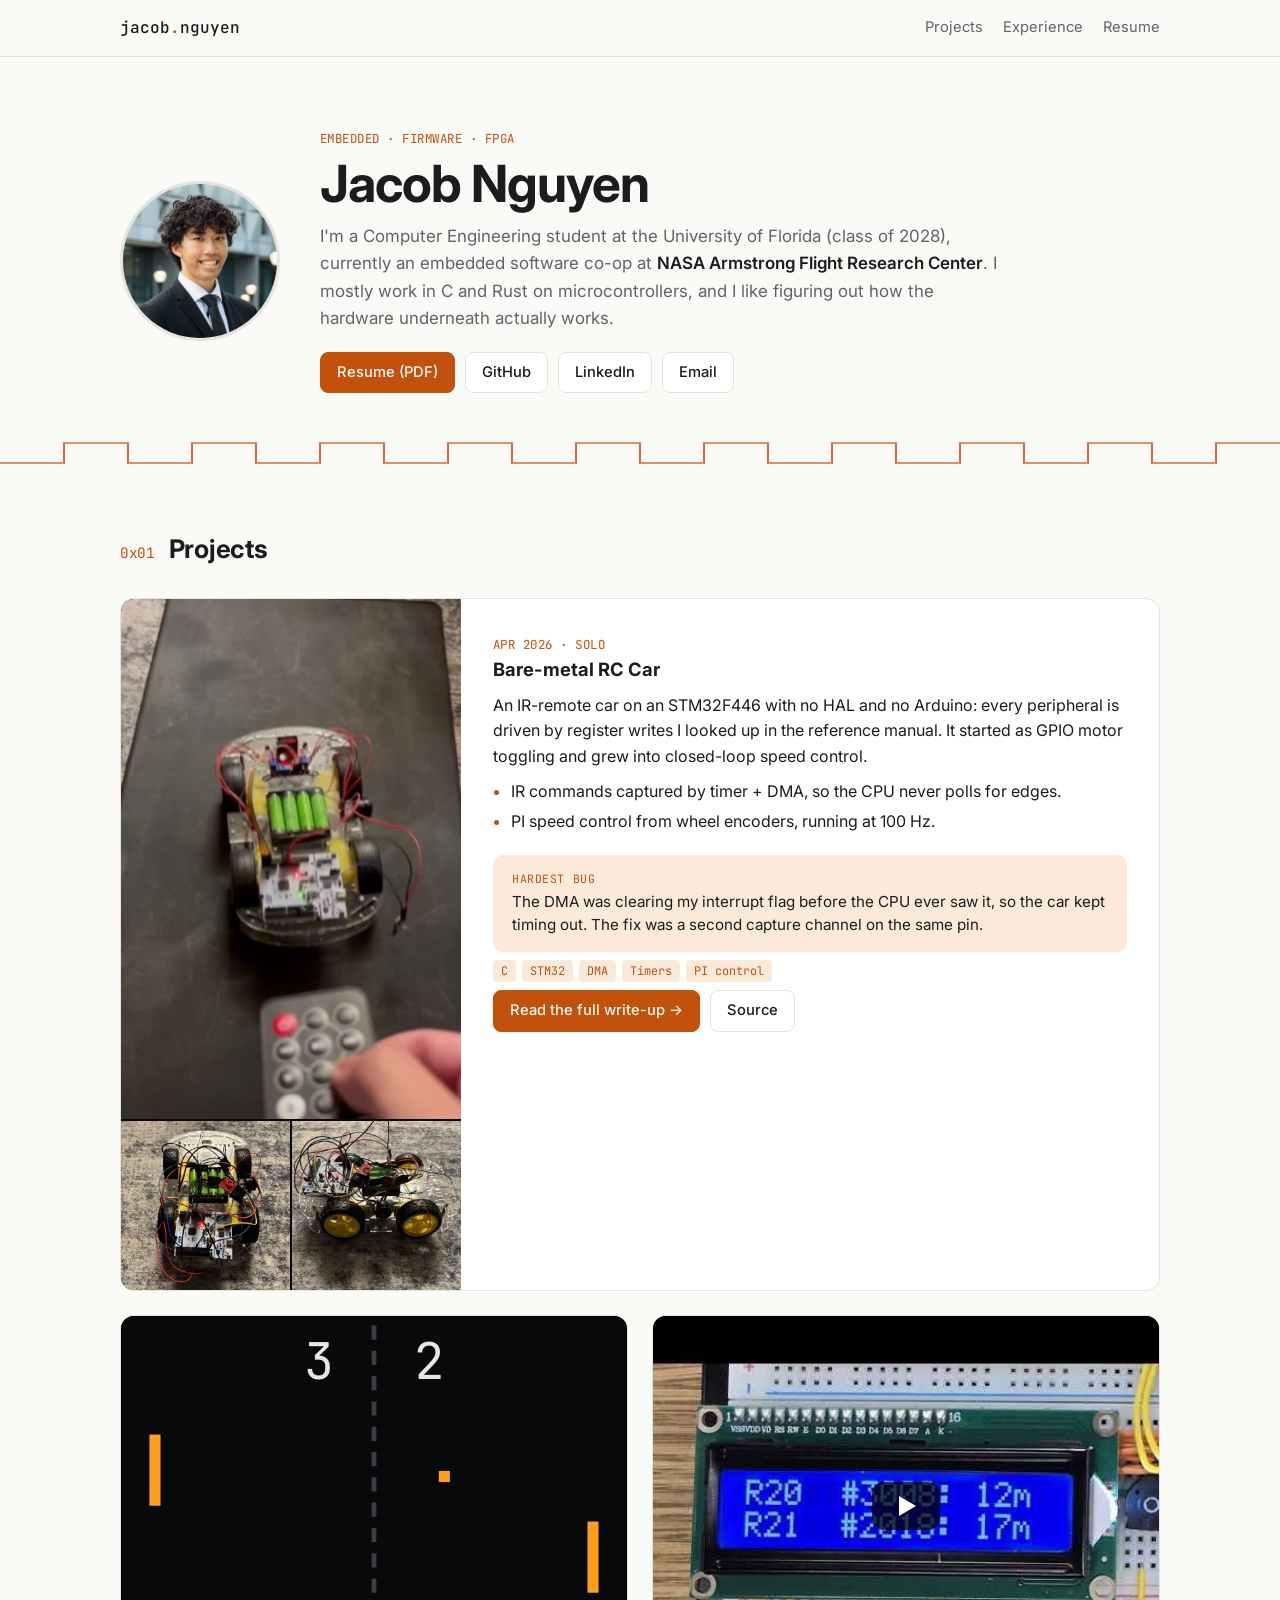
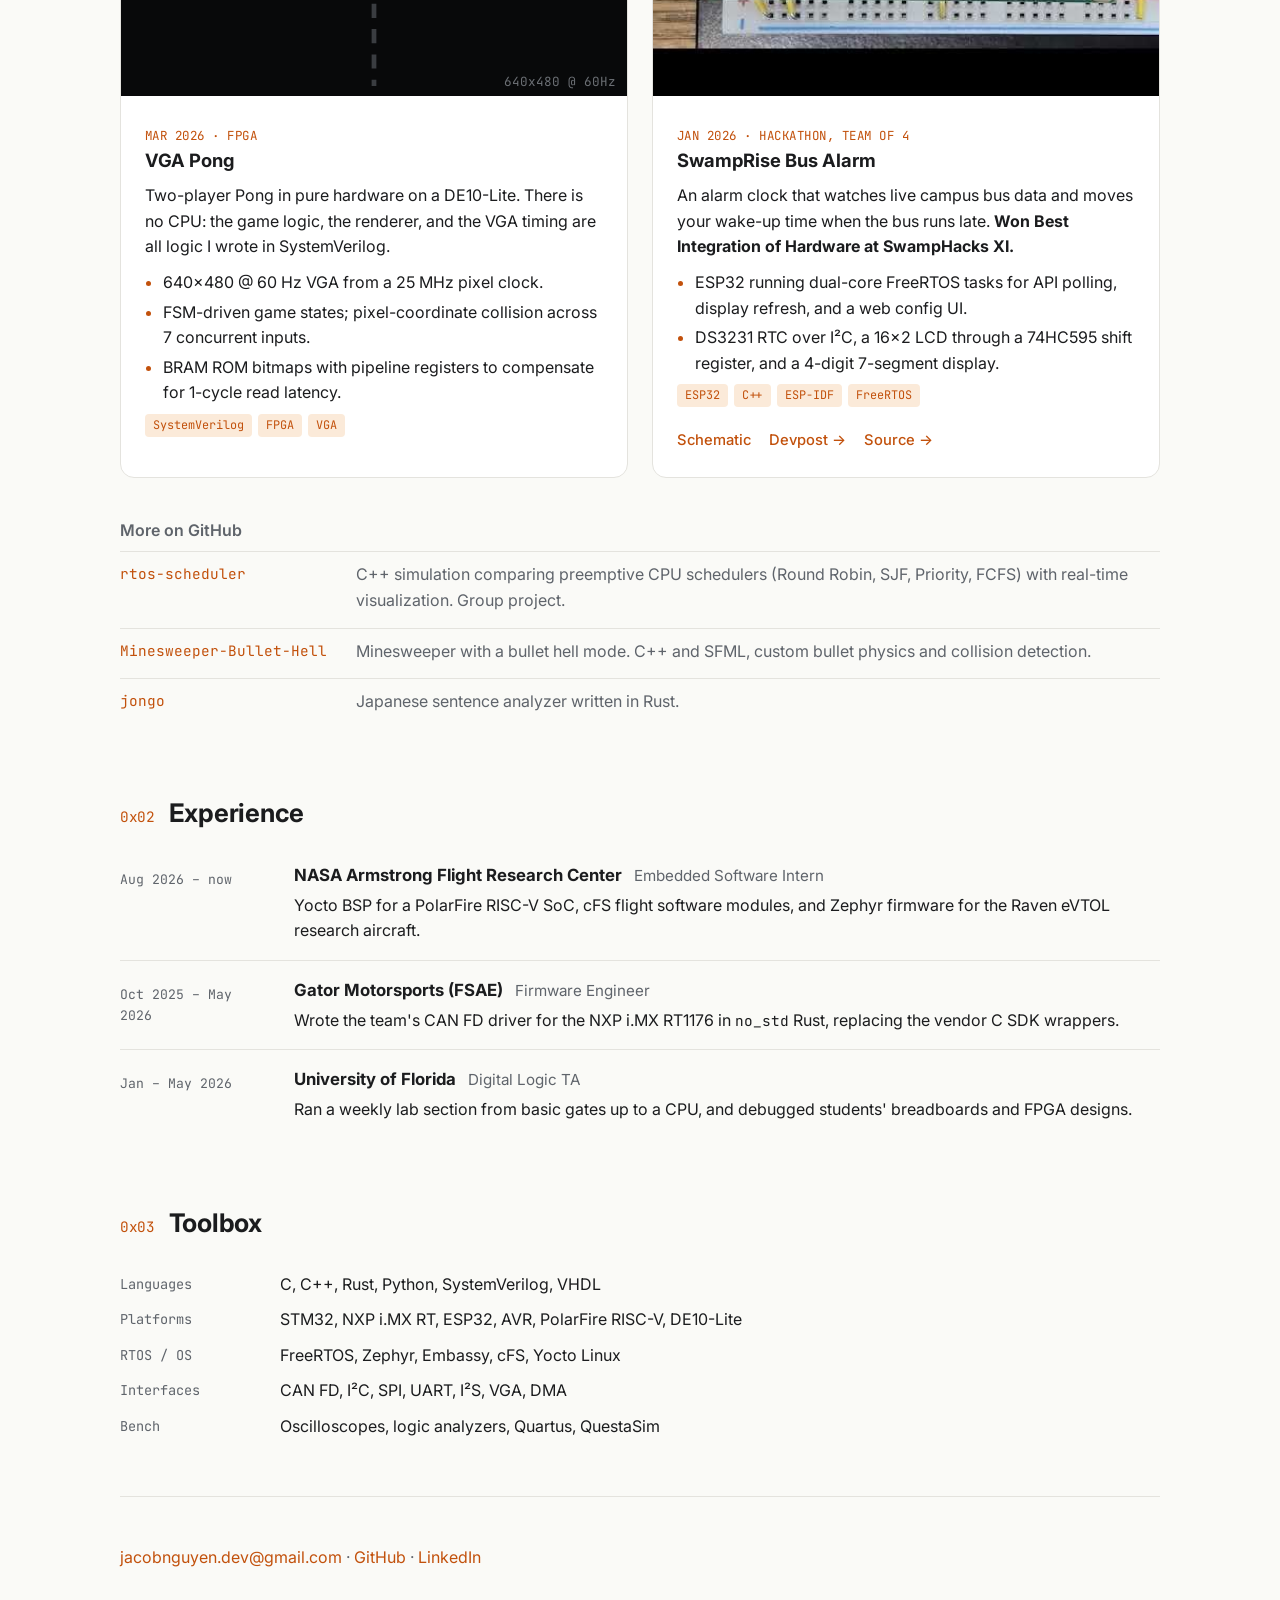
==== commit e18576f2: "Projects first; compact experience rows below Co-Authored-By: Claude Opus 5.5 <noreply@anthropic.com" ====
--- a/index.html
+++ b/index.html
@@ -12,7 +12,7 @@
   <link rel="preconnect" href="https://fonts.googleapis.com">
   <link rel="preconnect" href="https://fonts.gstatic.com" crossorigin>
   <link href="https://fonts.googleapis.com/css2?family=Inter:wght@400;500;600;700&family=JetBrains+Mono:wght@400;500&display=swap" rel="stylesheet">
-  <link rel="stylesheet" href="style.css?v=2">
+  <link rel="stylesheet" href="style.css?v=3">
 </head>
 <body>
 
@@ -20,8 +20,8 @@
   <div class="wrap nav-inner">
     <a class="brand" href="#top">jacob<span>.</span>nguyen</a>
     <nav>
+      <a href="#projects">Projects</a>
       <a href="#experience">Experience</a>
-      <a href="#projects">Projects</a>
       <a href="Jacob_Nguyen_Resume.pdf" target="_blank" rel="noopener">Resume</a>
     </nav>
   </div>
@@ -53,52 +53,9 @@
     <path d="M0 45 H60 V15 H120 V45 H180 V15 H240 V45 H300 V15 H360 V45 H420 V15 H480 V45 H540 V15 H600 V45 H660 V15 H720 V45 H780 V15 H840 V45 H900 V15 H960 V45 H1020 V15 H1080 V45 H1140 V15 H1200"/>
   </svg>
 
-  <!-- ============ EXPERIENCE ============ -->
-  <section id="experience" class="wrap section">
-    <h2><span class="addr">0x01</span> Experience</h2>
-
-    <article class="job">
-      <div class="job-head">
-        <div>
-          <h3>Embedded Software Engineer Intern</h3>
-          <p class="org">NASA Armstrong Flight Research Center &middot; Edwards AFB, CA</p>
-        </div>
-        <p class="when">Aug 2026 &ndash; Present</p>
-      </div>
-      <p class="summary">Embedded Linux and flight software: a Yocto BSP for a PolarFire RISC-V SoC, cFS modules in C,
-        and Zephyr firmware on STM32 for the Raven eVTOL research aircraft.</p>
-      <p class="tags"><span>C</span><span>Yocto</span><span>RISC-V</span><span>cFS</span><span>Zephyr</span><span>STM32</span></p>
-    </article>
-
-    <article class="job">
-      <div class="job-head">
-        <div>
-          <h3>Firmware Engineer</h3>
-          <p class="org">Gator Motorsports (FSAE), University of Florida</p>
-        </div>
-        <p class="when">Oct 2025 &ndash; May 2026</p>
-      </div>
-      <p class="summary">Wrote the team's CAN FD driver for the NXP i.MX RT1176 in <code>no_std</code> Rust, replacing
-        the vendor C SDK wrappers: async transmit over a pool of hardware mailboxes and interrupt-driven receive.</p>
-      <p class="tags"><span>Rust</span><span>Embassy</span><span>CAN FD</span><span>i.MX RT1176</span></p>
-    </article>
-
-    <article class="job">
-      <div class="job-head">
-        <div>
-          <h3>Teaching Assistant, Digital Logic</h3>
-          <p class="org">Herbert Wertheim College of Engineering, UF</p>
-        </div>
-        <p class="when">Jan 2026 &ndash; May 2026</p>
-      </div>
-      <p class="summary">Ran a weekly lab section, from basic gates up to a CPU, and helped students debug breadboards
-        and FPGA designs in office hours.</p>
-    </article>
-  </section>
-
   <!-- ============ PROJECTS ============ -->
   <section id="projects" class="wrap section">
-    <h2><span class="addr">0x02</span> Projects</h2>
+    <h2><span class="addr">0x01</span> Projects</h2>
 
     <!-- RC car: featured -->
     <article class="project featured">
@@ -212,6 +169,34 @@
     </ul>
   </section>
 
+  <!-- ============ EXPERIENCE ============ -->
+  <section id="experience" class="wrap section">
+    <h2><span class="addr">0x02</span> Experience</h2>
+    <ul class="xp">
+      <li>
+        <p class="when">Aug 2026 &ndash; now</p>
+        <div>
+          <h3>NASA Armstrong Flight Research Center <span>Embedded Software Intern</span></h3>
+          <p>Yocto BSP for a PolarFire RISC-V SoC, cFS flight software modules, and Zephyr firmware for the Raven eVTOL research aircraft.</p>
+        </div>
+      </li>
+      <li>
+        <p class="when">Oct 2025 &ndash; May 2026</p>
+        <div>
+          <h3>Gator Motorsports (FSAE) <span>Firmware Engineer</span></h3>
+          <p>Wrote the team's CAN FD driver for the NXP i.MX RT1176 in <code>no_std</code> Rust, replacing the vendor C SDK wrappers.</p>
+        </div>
+      </li>
+      <li>
+        <p class="when">Jan &ndash; May 2026</p>
+        <div>
+          <h3>University of Florida <span>Digital Logic TA</span></h3>
+          <p>Ran a weekly lab section from basic gates up to a CPU, and debugged students' breadboards and FPGA designs.</p>
+        </div>
+      </li>
+    </ul>
+  </section>
+
   <!-- ============ SKILLS ============ -->
   <section class="wrap section">
     <h2><span class="addr">0x03</span> Toolbox</h2>
@@ -237,6 +222,6 @@
   <button class="close" aria-label="Close">&times;</button>
 </dialog>
 
-<script src="main.js?v=2"></script>
+<script src="main.js?v=3"></script>
 </body>
 </html>
--- a/style.css
+++ b/style.css
@@ -227,3 +227,16 @@
 }
 .cta-row { display: flex; flex-wrap: wrap; gap: 10px; margin: 22px 0 0; }
 .featured .tags { margin-top: 18px; }
+
+/* compact experience rows */
+.xp { list-style: none; padding: 0; margin: 0; }
+.xp li { display: grid; grid-template-columns: 150px 1fr; gap: 24px; padding: 16px 0; border-top: 1px solid var(--line); margin: 0; }
+.xp li:first-child { border-top: 0; padding-top: 0; }
+.xp .when { padding-top: 3px; white-space: normal; }
+.xp h3 { font-size: 1.05rem; }
+.xp h3 span { display: inline-block; margin-left: 8px; font-weight: 400; color: var(--muted); font-size: 0.95rem; }
+.xp p { margin: 4px 0 0; }
+@media (max-width: 600px) {
+  .xp li { grid-template-columns: 1fr; gap: 2px; }
+  .xp h3 span { display: block; margin: 2px 0 0; }
+}
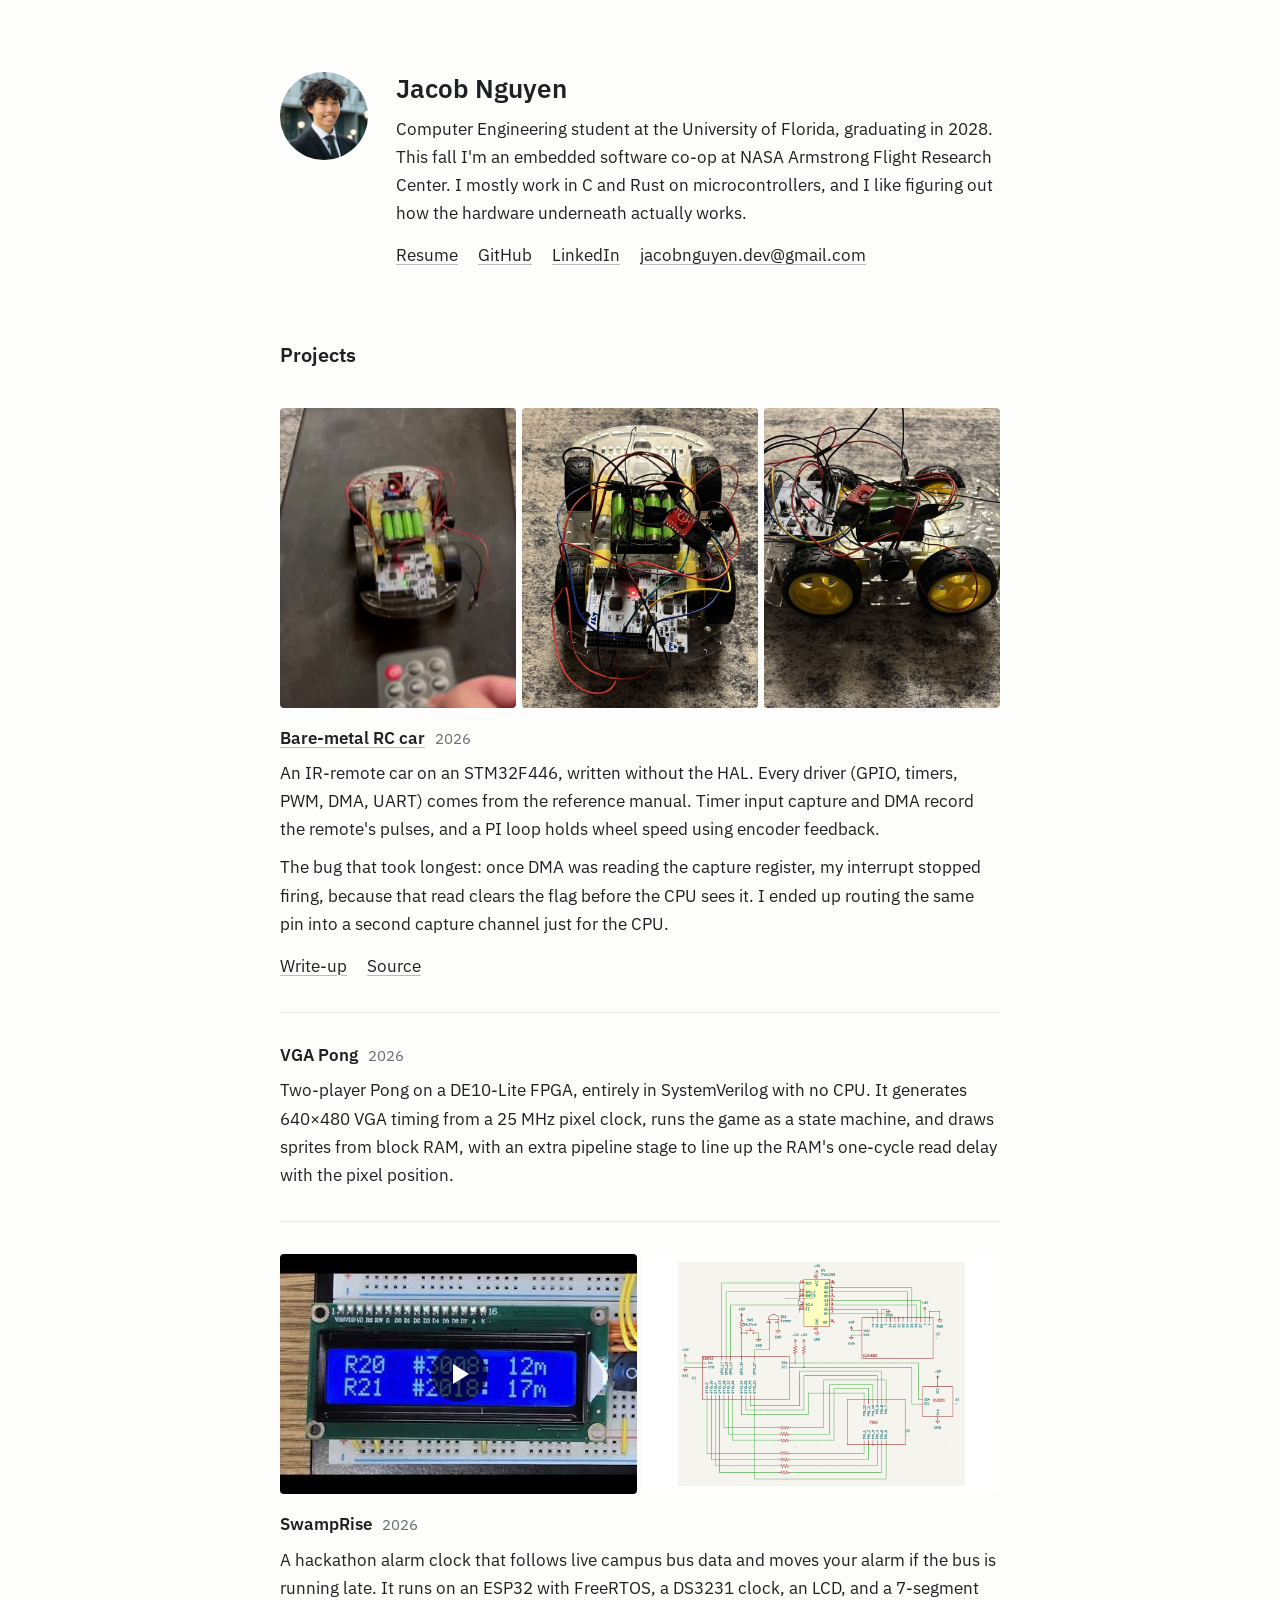
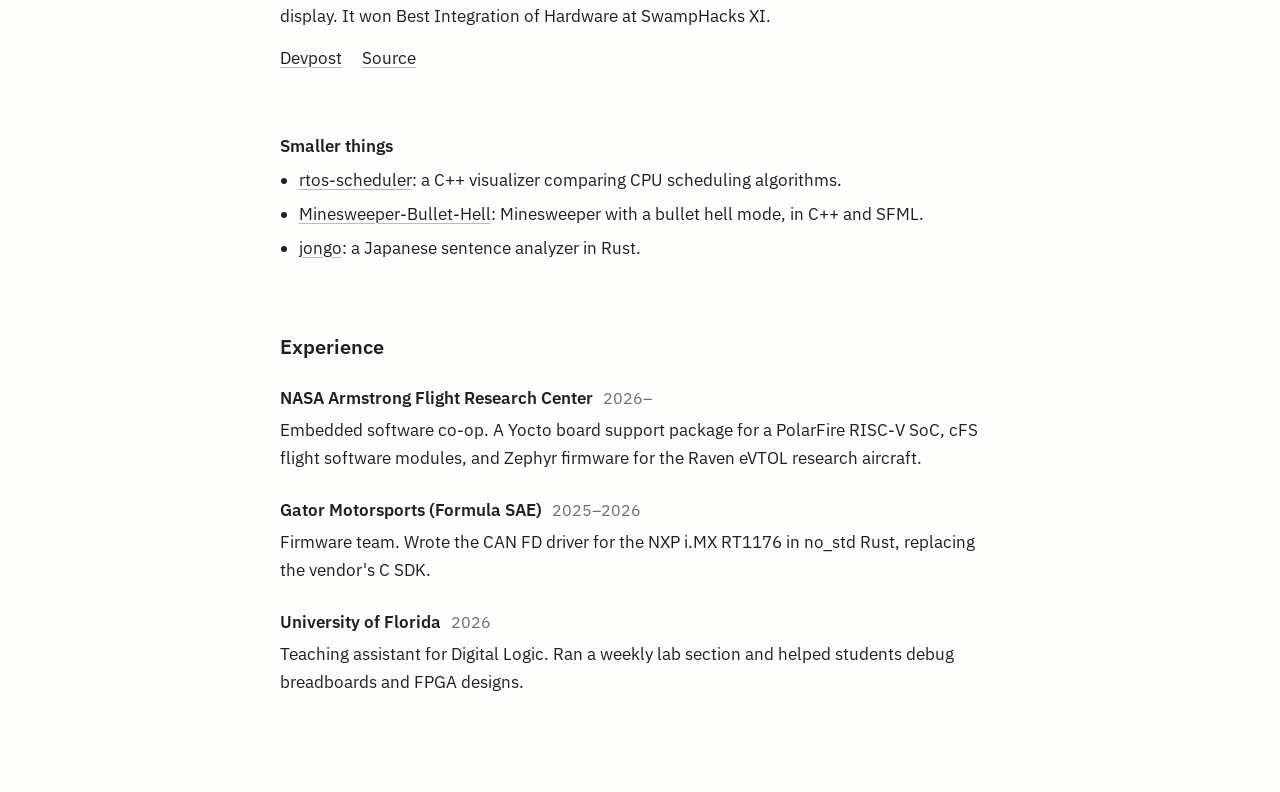
==== commit d9f31c63: "Simplify design: one font, no nav bar, no tags/badges/boxes, plain prose Co-Authored-By: Claude Opus" ====
--- a/index.html
+++ b/index.html
@@ -3,225 +3,119 @@
 <head>
   <meta charset="utf-8">
   <meta name="viewport" content="width=device-width, initial-scale=1">
-  <title>Jacob Nguyen | Embedded Firmware</title>
-  <meta name="description" content="Jacob Nguyen: Computer Engineering at the University of Florida. Embedded firmware, RTOS, and FPGA work. NASA Armstrong co-op.">
-  <meta property="og:title" content="Jacob Nguyen | Embedded Firmware">
-  <meta property="og:description" content="Embedded firmware, RTOS, and FPGA work. Computer Engineering @ UF.">
+  <title>Jacob Nguyen</title>
+  <meta name="description" content="Jacob Nguyen: Computer Engineering at the University of Florida, embedded software co-op at NASA Armstrong.">
+  <meta property="og:title" content="Jacob Nguyen">
+  <meta property="og:description" content="Embedded firmware projects and experience.">
   <meta property="og:image" content="https://jacob-nguyen1.github.io/assets/img/rc-car-top.jpg">
-  <link rel="icon" href="data:image/svg+xml,%3Csvg xmlns='http://www.w3.org/2000/svg' viewBox='0 0 32 32'%3E%3Crect width='32' height='32' rx='6' fill='%23111214'/%3E%3Cpath d='M4 22h6V10h6v12h6V10h6' fill='none' stroke='%23ff9f1c' stroke-width='3' stroke-linejoin='round'/%3E%3C/svg%3E">
   <link rel="preconnect" href="https://fonts.googleapis.com">
   <link rel="preconnect" href="https://fonts.gstatic.com" crossorigin>
-  <link href="https://fonts.googleapis.com/css2?family=Inter:wght@400;500;600;700&family=JetBrains+Mono:wght@400;500&display=swap" rel="stylesheet">
-  <link rel="stylesheet" href="style.css?v=3">
+  <link href="https://fonts.googleapis.com/css2?family=IBM+Plex+Sans:ital,wght@0,400;0,600;1,400&display=swap" rel="stylesheet">
+  <link rel="stylesheet" href="style.css?v=4">
 </head>
 <body>
+<main class="page">
 
-<header class="nav">
-  <div class="wrap nav-inner">
-    <a class="brand" href="#top">jacob<span>.</span>nguyen</a>
-    <nav>
-      <a href="#projects">Projects</a>
-      <a href="#experience">Experience</a>
-      <a href="Jacob_Nguyen_Resume.pdf" target="_blank" rel="noopener">Resume</a>
-    </nav>
-  </div>
-</header>
-
-<main id="top">
-
-  <!-- ============ HERO ============ -->
-  <section class="hero wrap">
-    <img class="headshot" src="assets/img/headshot.jpg" alt="Jacob Nguyen" width="160" height="160">
+  <header class="intro">
+    <img class="headshot" src="assets/img/headshot.jpg" alt="" width="88" height="88">
     <div>
-      <p class="eyebrow">Embedded &middot; Firmware &middot; FPGA</p>
       <h1>Jacob Nguyen</h1>
-      <p class="lede">
-        I'm a Computer Engineering student at the University of Florida (class of 2028), currently
-        an embedded software co-op at <strong>NASA Armstrong Flight Research Center</strong>.
+      <p>
+        Computer Engineering student at the University of Florida, graduating in 2028.
+        This fall I'm an embedded software co-op at NASA Armstrong Flight Research Center.
         I mostly work in C and Rust on microcontrollers, and I like figuring out how the hardware underneath actually works.
       </p>
-      <div class="links">
-        <a class="btn primary" href="Jacob_Nguyen_Resume.pdf" target="_blank" rel="noopener">Resume (PDF)</a>
-        <a class="btn" href="https://github.com/jacob-nguyen1" target="_blank" rel="noopener">GitHub</a>
-        <a class="btn" href="https://www.linkedin.com/in/jacobnguyen7" target="_blank" rel="noopener">LinkedIn</a>
-        <a class="btn" href="mailto:jacobnguyen.dev@gmail.com">Email</a>
-      </div>
+      <p class="links">
+        <a href="Jacob_Nguyen_Resume.pdf">Resume</a>
+        <a href="https://github.com/jacob-nguyen1">GitHub</a>
+        <a href="https://www.linkedin.com/in/jacobnguyen7">LinkedIn</a>
+        <a href="mailto:jacobnguyen.dev@gmail.com">jacobnguyen.dev@gmail.com</a>
+      </p>
     </div>
-  </section>
+  </header>
 
-  <svg class="trace" viewBox="0 0 1200 60" preserveAspectRatio="none" aria-hidden="true">
-    <path d="M0 45 H60 V15 H120 V45 H180 V15 H240 V45 H300 V15 H360 V45 H420 V15 H480 V45 H540 V15 H600 V45 H660 V15 H720 V45 H780 V15 H840 V45 H900 V15 H960 V45 H1020 V15 H1080 V45 H1140 V15 H1200"/>
-  </svg>
+  <section>
+    <h2>Projects</h2>
 
-  <!-- ============ PROJECTS ============ -->
-  <section id="projects" class="wrap section">
-    <h2><span class="addr">0x01</span> Projects</h2>
-
-    <!-- RC car: featured -->
-    <article class="project featured">
-      <div class="media media-car">
+    <article class="project">
+      <div class="gallery">
         <video src="assets/video/rc-car.mp4" poster="assets/img/rc-car-poster.jpg"
                autoplay muted loop playsinline preload="metadata"
                aria-label="The RC car driving under IR remote control"></video>
-        <div class="thumbs">
-          <button class="zoom" data-full="assets/img/rc-car-top.jpg"><img src="assets/img/rc-car-top.jpg" alt="Top view: Nucleo board, DRV8833 motor drivers, and AA battery pack" loading="lazy"></button>
-          <button class="zoom" data-full="assets/img/rc-car-side.jpg"><img src="assets/img/rc-car-side.jpg" alt="Side view of the RC car" loading="lazy"></button>
-        </div>
+        <button class="zoom" data-full="assets/img/rc-car-top.jpg"><img src="assets/img/rc-car-top.jpg" alt="Top view: Nucleo board, DRV8833 motor drivers, and AA battery pack" loading="lazy"></button>
+        <button class="zoom" data-full="assets/img/rc-car-side.jpg"><img src="assets/img/rc-car-side.jpg" alt="Side view of the car" loading="lazy"></button>
       </div>
-      <div class="body">
-        <p class="eyebrow">Apr 2026 &middot; Solo</p>
-        <h3><a class="title-link" href="rc-car.html">Bare-metal RC Car</a></h3>
-        <p>
-          An IR-remote car on an STM32F446 with no HAL and no Arduino: every peripheral is driven by
-          register writes I looked up in the reference manual. It started as GPIO motor toggling and grew into closed-loop speed control.
-        </p>
-        <ul>
-          <li>IR commands captured by timer + DMA, so the CPU never polls for edges.</li>
-          <li>PI speed control from wheel encoders, running at 100&nbsp;Hz.</li>
-        </ul>
-        <a class="teaser" href="rc-car.html#bugs">
-          <span class="teaser-label">Hardest bug</span>
-          The DMA was clearing my interrupt flag before the CPU ever saw it, so the car kept timing out.
-          The fix was a second capture channel on the same pin.
-        </a>
-        <p class="tags"><span>C</span><span>STM32</span><span>DMA</span><span>Timers</span><span>PI control</span></p>
-        <p class="cta-row">
-          <a class="btn primary" href="rc-car.html">Read the full write-up &rarr;</a>
-          <a class="btn" href="https://github.com/jacob-nguyen1/stm32-baremetal-rc-car" target="_blank" rel="noopener">Source</a>
-        </p>
-      </div>
+      <h3><a href="rc-car.html">Bare-metal RC car</a> <span class="date">2026</span></h3>
+      <p>
+        An IR-remote car on an STM32F446, written without the HAL. Every driver (GPIO, timers, PWM, DMA, UART)
+        comes from the reference manual. Timer input capture and DMA record the remote's pulses, and a PI loop
+        holds wheel speed using encoder feedback.
+      </p>
+      <p>
+        The bug that took longest: once DMA was reading the capture register, my interrupt stopped firing,
+        because that read clears the flag before the CPU sees it. I ended up routing the same pin into a second
+        capture channel just for the CPU.
+      </p>
+      <p class="links">
+        <a href="rc-car.html">Write-up</a>
+        <a href="https://github.com/jacob-nguyen1/stm32-baremetal-rc-car">Source</a>
+      </p>
     </article>
 
-    <div class="grid">
-      <!-- VGA Pong -->
-      <article class="project">
-        <div class="media">
-          <svg class="pong" viewBox="0 0 640 480" role="img" aria-label="Illustration of a two-player Pong frame">
-            <rect width="640" height="480" fill="#08090a"/>
-            <path d="M320 12 V468" stroke="#3a3d41" stroke-width="6" stroke-dasharray="18 14"/>
-            <g fill="#ff9f1c">
-              <rect x="36" y="150" width="14" height="90"/>
-              <rect x="590" y="260" width="14" height="90"/>
-              <rect x="402" y="196" width="14" height="14"/>
-            </g>
-            <g fill="#e8e6e3" font-family="JetBrains Mono, monospace" font-size="64" text-anchor="middle">
-              <text x="250" y="80">3</text><text x="390" y="80">2</text>
-            </g>
-            <text x="626" y="468" fill="#6b6f74" font-family="JetBrains Mono, monospace" font-size="16" text-anchor="end">640x480 @ 60Hz</text>
-          </svg>
-        </div>
-        <div class="body">
-          <p class="eyebrow">Mar 2026 &middot; FPGA</p>
-          <h3>VGA Pong</h3>
-          <p>Two-player Pong in pure hardware on a DE10-Lite. There is no CPU: the game logic, the renderer, and the VGA timing are all logic I wrote in SystemVerilog.</p>
-          <ul>
-            <li>640&times;480 @ 60&nbsp;Hz VGA from a 25&nbsp;MHz pixel clock.</li>
-            <li>FSM-driven game states; pixel-coordinate collision across 7 concurrent inputs.</li>
-            <li>BRAM ROM bitmaps with pipeline registers to compensate for 1-cycle read latency.</li>
-          </ul>
-          <p class="tags"><span>SystemVerilog</span><span>FPGA</span><span>VGA</span></p>
-        </div>
-      </article>
+    <article class="project">
+      <h3>VGA Pong <span class="date">2026</span></h3>
+      <p>
+        Two-player Pong on a DE10-Lite FPGA, entirely in SystemVerilog with no CPU. It generates 640&times;480
+        VGA timing from a 25&nbsp;MHz pixel clock, runs the game as a state machine, and draws sprites from block RAM,
+        with an extra pipeline stage to line up the RAM's one-cycle read delay with the pixel position.
+      </p>
+    </article>
 
-      <!-- SwampRise -->
-      <article class="project">
-        <div class="media">
-          <button class="yt" data-id="9dNYDrCkIwc" aria-label="Play SwampRise demo video">
-            <img src="assets/img/swamprise-lcd.jpg" alt="LCD showing live bus arrival times" loading="lazy">
-            <span class="play" aria-hidden="true"></span>
-          </button>
-        </div>
-        <div class="body">
-          <p class="eyebrow">Jan 2026 &middot; Hackathon, team of 4</p>
-          <h3>SwampRise Bus Alarm</h3>
-          <p>
-            An alarm clock that watches live campus bus data and moves your wake-up time when the bus runs late.
-            <strong>Won Best Integration of Hardware at SwampHacks XI.</strong>
-          </p>
-          <ul>
-            <li>ESP32 running dual-core FreeRTOS tasks for API polling, display refresh, and a web config UI.</li>
-            <li>DS3231 RTC over I&sup2;C, a 16&times;2 LCD through a 74HC595 shift register, and a 4-digit 7-segment display.</li>
-          </ul>
-          <p class="tags"><span>ESP32</span><span>C++</span><span>ESP-IDF</span><span>FreeRTOS</span></p>
-          <p class="more-row">
-            <button class="more zoom" data-full="assets/img/swamprise-schematic.png">Schematic</button>
-            <a class="more" href="https://devpost.com/software/swamp-rise" target="_blank" rel="noopener">Devpost &rarr;</a>
-            <a class="more" href="https://github.com/ethantayl/SwampRise" target="_blank" rel="noopener">Source &rarr;</a>
-          </p>
-        </div>
-      </article>
-    </div>
+    <article class="project">
+      <div class="gallery two">
+        <button class="yt" data-id="9dNYDrCkIwc" aria-label="Play the SwampRise demo video">
+          <img src="assets/img/swamprise-lcd.jpg" alt="LCD showing live bus arrival times" loading="lazy">
+          <span class="play" aria-hidden="true"></span>
+        </button>
+        <button class="zoom light" data-full="assets/img/swamprise-schematic.png"><img src="assets/img/swamprise-schematic.png" alt="SwampRise schematic: ESP32, DS3231 RTC, LCD via 74HC595, 7-segment display" loading="lazy"></button>
+      </div>
+      <h3>SwampRise <span class="date">2026</span></h3>
+      <p>
+        A hackathon alarm clock that follows live campus bus data and moves your alarm if the bus is running late.
+        It runs on an ESP32 with FreeRTOS, a DS3231 clock, an LCD, and a 7-segment display.
+        It won Best Integration of Hardware at SwampHacks XI.
+      </p>
+      <p class="links">
+        <a href="https://devpost.com/software/swamp-rise">Devpost</a>
+        <a href="https://github.com/ethantayl/SwampRise">Source</a>
+      </p>
+    </article>
 
-    <h3 class="sub">More on GitHub</h3>
-    <ul class="mini">
-      <li>
-        <a href="https://github.com/jacob-nguyen1/rtos-scheduler" target="_blank" rel="noopener">rtos-scheduler</a>
-        <span>C++ simulation comparing preemptive CPU schedulers (Round Robin, SJF, Priority, FCFS) with real-time visualization. Group project.</span>
-      </li>
-      <li>
-        <a href="https://github.com/jacob-nguyen1/Minesweeper-Bullet-Hell" target="_blank" rel="noopener">Minesweeper-Bullet-Hell</a>
-        <span>Minesweeper with a bullet hell mode. C++ and SFML, custom bullet physics and collision detection.</span>
-      </li>
-      <li>
-        <a href="https://github.com/jacob-nguyen1/jongo" target="_blank" rel="noopener">jongo</a>
-        <span>Japanese sentence analyzer written in Rust.</span>
-      </li>
+    <h3 class="minor">Smaller things</h3>
+    <ul class="plain">
+      <li><a href="https://github.com/jacob-nguyen1/rtos-scheduler">rtos-scheduler</a>: a C++ visualizer comparing CPU scheduling algorithms.</li>
+      <li><a href="https://github.com/jacob-nguyen1/Minesweeper-Bullet-Hell">Minesweeper-Bullet-Hell</a>: Minesweeper with a bullet hell mode, in C++ and SFML.</li>
+      <li><a href="https://github.com/jacob-nguyen1/jongo">jongo</a>: a Japanese sentence analyzer in Rust.</li>
     </ul>
   </section>
 
-  <!-- ============ EXPERIENCE ============ -->
-  <section id="experience" class="wrap section">
-    <h2><span class="addr">0x02</span> Experience</h2>
-    <ul class="xp">
-      <li>
-        <p class="when">Aug 2026 &ndash; now</p>
-        <div>
-          <h3>NASA Armstrong Flight Research Center <span>Embedded Software Intern</span></h3>
-          <p>Yocto BSP for a PolarFire RISC-V SoC, cFS flight software modules, and Zephyr firmware for the Raven eVTOL research aircraft.</p>
-        </div>
-      </li>
-      <li>
-        <p class="when">Oct 2025 &ndash; May 2026</p>
-        <div>
-          <h3>Gator Motorsports (FSAE) <span>Firmware Engineer</span></h3>
-          <p>Wrote the team's CAN FD driver for the NXP i.MX RT1176 in <code>no_std</code> Rust, replacing the vendor C SDK wrappers.</p>
-        </div>
-      </li>
-      <li>
-        <p class="when">Jan &ndash; May 2026</p>
-        <div>
-          <h3>University of Florida <span>Digital Logic TA</span></h3>
-          <p>Ran a weekly lab section from basic gates up to a CPU, and debugged students' breadboards and FPGA designs.</p>
-        </div>
-      </li>
-    </ul>
-  </section>
+  <section>
+    <h2>Experience</h2>
+    <dl class="xp">
+      <dt>NASA Armstrong Flight Research Center <span class="date">2026&ndash;</span></dt>
+      <dd>Embedded software co-op. A Yocto board support package for a PolarFire RISC-V SoC, cFS flight software modules, and Zephyr firmware for the Raven eVTOL research aircraft.</dd>
 
-  <!-- ============ SKILLS ============ -->
-  <section class="wrap section">
-    <h2><span class="addr">0x03</span> Toolbox</h2>
-    <dl class="skills">
-      <dt>Languages</dt><dd>C, C++, Rust, Python, SystemVerilog, VHDL</dd>
-      <dt>Platforms</dt><dd>STM32, NXP i.MX RT, ESP32, AVR, PolarFire RISC-V, DE10-Lite</dd>
-      <dt>RTOS / OS</dt><dd>FreeRTOS, Zephyr, Embassy, cFS, Yocto Linux</dd>
-      <dt>Interfaces</dt><dd>CAN FD, I&sup2;C, SPI, UART, I&sup2;S, VGA, DMA</dd>
-      <dt>Bench</dt><dd>Oscilloscopes, logic analyzers, Quartus, QuestaSim</dd>
+      <dt>Gator Motorsports (Formula SAE) <span class="date">2025&ndash;2026</span></dt>
+      <dd>Firmware team. Wrote the CAN FD driver for the NXP i.MX RT1176 in <code>no_std</code> Rust, replacing the vendor's C SDK.</dd>
+
+      <dt>University of Florida <span class="date">2026</span></dt>
+      <dd>Teaching assistant for Digital Logic. Ran a weekly lab section and helped students debug breadboards and FPGA designs.</dd>
     </dl>
   </section>
 
 </main>
 
-<footer class="wrap footer">
-  <p><a href="mailto:jacobnguyen.dev@gmail.com">jacobnguyen.dev@gmail.com</a> &middot;
-    <a href="https://github.com/jacob-nguyen1" target="_blank" rel="noopener">GitHub</a> &middot;
-    <a href="https://www.linkedin.com/in/jacobnguyen7" target="_blank" rel="noopener">LinkedIn</a></p>
-</footer>
-
-<dialog id="lightbox">
-  <img alt="">
-  <button class="close" aria-label="Close">&times;</button>
-</dialog>
-
-<script src="main.js?v=3"></script>
+<dialog id="lightbox"><img alt=""></dialog>
+<script src="main.js?v=4"></script>
 </body>
 </html>
--- a/style.css
+++ b/style.css
@@ -1,242 +1,119 @@
-/* ---------- tokens ---------- */
 :root {
-  --bg: #fafaf7;
-  --surface: #ffffff;
-  --text: #1b1c1e;
-  --muted: #5f646b;
-  --line: #e4e3de;
-  --accent: #c2510c;
-  --accent-soft: #fbead9;
-  --font: "Inter", system-ui, -apple-system, "Segoe UI", sans-serif;
-  --mono: "JetBrains Mono", ui-monospace, "SFMono-Regular", Menlo, monospace;
+  --bg: #fdfdfc;
+  --text: #1f2023;
+  --muted: #6a6e74;
+  --line: #e6e6e3;
+  --link: #1f2023;
+  --link-line: #b8bbc0;
+  --hover: #b5480f;
   color-scheme: light;
 }
 @media (prefers-color-scheme: dark) {
   :root {
-    --bg: #111214;
-    --surface: #18191c;
-    --text: #e8e6e3;
-    --muted: #9a9ea5;
-    --line: #2a2c30;
-    --accent: #ff9f1c;
-    --accent-soft: #2b2113;
+    --bg: #141517;
+    --text: #e4e3e0;
+    --muted: #979ba1;
+    --line: #2b2d31;
+    --link: #e4e3e0;
+    --link-line: #5a5e64;
+    --hover: #f0a35e;
     color-scheme: dark;
   }
 }
 
-/* ---------- base ---------- */
 * { box-sizing: border-box; }
-html { scroll-behavior: smooth; scroll-padding-top: 72px; }
 body {
   margin: 0;
   background: var(--bg);
   color: var(--text);
-  font: 16px/1.6 var(--font);
+  font: 17px/1.65 "IBM Plex Sans", system-ui, sans-serif;
   -webkit-font-smoothing: antialiased;
 }
-img, video, svg { display: block; max-width: 100%; }
-a { color: var(--accent); text-decoration: none; }
-a:hover { text-decoration: underline; }
-code { font-family: var(--mono); font-size: 0.9em; font-variant-ligatures: none; }
-button { font: inherit; color: inherit; background: none; border: 0; padding: 0; cursor: pointer; }
+img, video { display: block; max-width: 100%; }
+button { font: inherit; color: inherit; background: none; border: 0; padding: 0; cursor: zoom-in; }
 
-.wrap { width: min(1040px, 100% - 32px); margin-inline: auto; }
+a {
+  color: var(--link);
+  text-decoration: underline;
+  text-decoration-color: var(--link-line);
+  text-underline-offset: 3px;
+  text-decoration-thickness: 1px;
+}
+a:hover { color: var(--hover); text-decoration-color: currentColor; }
 
-/* ---------- nav ---------- */
-.nav {
-  position: sticky; top: 0; z-index: 10;
-  background: color-mix(in srgb, var(--bg) 85%, transparent);
-  backdrop-filter: blur(8px);
-  border-bottom: 1px solid var(--line);
+code { font: inherit; }
+
+.page { width: min(720px, 100% - 40px); margin: 0 auto; padding: 72px 0 96px; }
+
+h1, h2, h3 { font-weight: 600; line-height: 1.3; }
+h1 { margin: 0 0 8px; font-size: 1.6rem; }
+h2 { margin: 72px 0 8px; font-size: 1.25rem; }
+h3 { margin: 0; font-size: 1.05rem; }
+p { margin: 10px 0 0; }
+
+.date { margin-left: 6px; font-weight: 400; color: var(--muted); font-size: 0.92em; }
+.links { display: flex; flex-wrap: wrap; gap: 4px 20px; margin-top: 14px; }
+
+/* intro */
+.intro { display: grid; grid-template-columns: 88px 1fr; gap: 28px; align-items: start; }
+.headshot { width: 88px; height: 88px; border-radius: 50%; object-fit: cover; }
+
+/* projects */
+.project { padding: 32px 0; border-bottom: 1px solid var(--line); }
+.project:last-of-type { border-bottom: 0; }
+.gallery { display: grid; grid-template-columns: 1fr 1fr 1fr; gap: 6px; margin-bottom: 20px; }
+.gallery > * { height: 300px; overflow: hidden; border-radius: 4px; background: #0b0b0c; }
+.gallery img { width: 100%; height: 100%; object-fit: cover; }
+.gallery > video { width: 100%; height: 300px; object-fit: cover; }
+.gallery.two { grid-template-columns: 1fr 1fr; }
+.gallery.two > * { height: 240px; }
+.gallery .light { background: #fff; }
+.gallery .light img { object-fit: contain; padding: 8px; }
+.gallery button:hover img { opacity: 0.9; }
+
+.yt { position: relative; cursor: pointer; }
+.yt iframe, .gallery iframe { width: 100%; height: 100%; border: 0; display: block; }
+.play {
+  position: absolute; inset: 0; margin: auto; width: 56px; height: 56px; border-radius: 50%;
+  background: rgba(0, 0, 0, 0.6);
 }
-.nav-inner { display: flex; align-items: center; justify-content: space-between; height: 56px; }
-.brand { font-family: var(--mono); font-weight: 500; color: var(--text); }
-.brand span { color: var(--accent); }
-.nav nav { display: flex; gap: 20px; }
-.nav nav a { color: var(--muted); font-size: 0.92rem; }
-.nav nav a:hover { color: var(--text); text-decoration: none; }
-
-/* ---------- hero ---------- */
-.hero {
-  display: grid; grid-template-columns: 160px 1fr; gap: 40px; align-items: center;
-  padding: 72px 0 32px;
-}
-.headshot { width: 160px; height: 160px; border-radius: 50%; object-fit: cover; border: 3px solid var(--line); }
-.eyebrow {
-  margin: 0 0 6px; font-family: var(--mono); font-size: 0.78rem;
-  letter-spacing: 0.04em; text-transform: uppercase; color: var(--accent);
-}
-h1 { margin: 0 0 12px; font-size: clamp(2.2rem, 5vw, 3.2rem); line-height: 1.1; letter-spacing: -0.02em; }
-.lede { margin: 0 0 20px; max-width: 62ch; color: var(--muted); font-size: 1.06rem; }
-.lede strong { color: var(--text); font-weight: 600; }
-.links { display: flex; flex-wrap: wrap; gap: 10px; }
-.btn {
-  padding: 8px 16px; border: 1px solid var(--line); border-radius: 8px;
-  color: var(--text); font-size: 0.92rem; font-weight: 500; background: var(--surface);
-}
-.btn:hover { border-color: var(--accent); text-decoration: none; }
-.btn.primary { background: var(--accent); border-color: var(--accent); color: var(--bg); }
-
-/* scope-trace divider */
-.trace { width: 100%; height: 40px; margin: 8px 0 0; }
-.trace path {
-  fill: none; stroke: var(--accent); stroke-width: 2; opacity: 0.8;
+.play::after {
+  content: ""; position: absolute; left: 22px; top: 18px;
+  border-style: solid; border-width: 10px 0 10px 16px; border-color: transparent transparent transparent #fff;
 }
 
-/* ---------- sections ---------- */
-.section { padding: 56px 0 8px; }
-h2 { margin: 0 0 28px; font-size: 1.6rem; letter-spacing: -0.01em; }
-.addr { font-family: var(--mono); font-size: 0.9rem; font-weight: 400; color: var(--accent); margin-right: 8px; }
-h3 { margin: 0; font-size: 1.15rem; }
-ul { margin: 10px 0 0; padding-left: 1.1em; }
-li { margin: 4px 0; }
-li::marker { color: var(--accent); }
+.minor { margin-top: 32px; }
+.plain { margin: 8px 0 0; padding-left: 1.1em; }
+.plain li { margin: 6px 0; }
 
-.tags { display: flex; flex-wrap: wrap; gap: 6px; margin: 14px 0 0; }
-.tags span {
-  font-family: var(--mono); font-size: 0.74rem; padding: 2px 8px; border-radius: 4px;
-  background: var(--accent-soft); color: var(--accent);
+/* experience */
+.xp { margin: 0; }
+.xp dt { margin-top: 24px; font-weight: 600; }
+.xp dd { margin: 4px 0 0; }
+
+/* lightbox */
+dialog#lightbox { padding: 0; border: 0; background: transparent; max-width: 94vw; max-height: 94vh; cursor: zoom-out; }
+dialog#lightbox::backdrop { background: rgba(0, 0, 0, 0.85); }
+dialog#lightbox img { max-width: 94vw; max-height: 94vh; background: #fff; }
+
+/* write-up pages */
+.back { display: inline-block; margin-bottom: 40px; color: var(--muted); }
+.post h2 { margin-top: 48px; }
+.post h3 { margin-top: 28px; }
+.post .gallery { margin: 28px 0 8px; }
+.spec { width: 100%; border-collapse: collapse; margin-top: 14px; font-size: 0.95rem; }
+.spec td { padding: 9px 0; vertical-align: top; border-bottom: 1px solid var(--line); }
+.spec td:first-child { width: 34%; padding-right: 16px; color: var(--muted); }
+
+@media (max-width: 600px) {
+  body { font-size: 16px; }
+  .page { padding-top: 40px; }
+  .intro { grid-template-columns: 1fr; gap: 16px; }
+  .headshot { width: 72px; height: 72px; }
+  .gallery { grid-template-columns: 1fr 1fr; }
+  .gallery > * { height: 180px; }
+  .gallery > video { grid-column: 1 / -1; height: 440px; }
+  .gallery.two { grid-template-columns: 1fr; }
+  .gallery.two > * { height: 220px; }
+  .spec td:first-child { width: 40%; }
 }
-
-/* ---------- experience ---------- */
-.job { padding: 22px 0; border-top: 1px solid var(--line); }
-.job:first-of-type { border-top: 0; padding-top: 0; }
-.job-head { display: flex; justify-content: space-between; gap: 16px; align-items: baseline; }
-.org { margin: 2px 0 0; color: var(--muted); }
-.summary { margin: 8px 0 0; max-width: 75ch; }
-.when { margin: 0; font-family: var(--mono); font-size: 0.82rem; color: var(--muted); white-space: nowrap; }
-
-/* ---------- projects ---------- */
-.project {
-  background: var(--surface); border: 1px solid var(--line); border-radius: 14px; overflow: hidden;
-  display: flex; flex-direction: column;
-}
-.project .body { padding: 22px 24px 24px; }
-.project .body > p { margin: 8px 0 0; }
-.project .media { background: #08090a; }
-
-.featured { display: grid; grid-template-columns: minmax(0, 340px) 1fr; margin-bottom: 24px; }
-.featured .body { padding: 28px 32px; }
-.media-car { display: flex; flex-direction: column; }
-.media-car video { width: 100%; aspect-ratio: 9 / 16; max-height: 520px; object-fit: cover; }
-.thumbs { display: grid; grid-template-columns: 1fr 1fr; gap: 2px; margin-top: 2px; }
-.thumbs img { aspect-ratio: 1; object-fit: cover; width: 100%; transition: opacity .15s; }
-.thumbs button:hover img { opacity: 0.8; }
-
-.grid { display: grid; grid-template-columns: 1fr 1fr; gap: 24px; }
-.grid .media { aspect-ratio: 4 / 3; }
-.pong { width: 100%; height: 100%; }
-
-.yt { position: relative; display: block; width: 100%; height: 100%; }
-.yt img { width: 100%; height: 100%; object-fit: cover; }
-.media iframe { width: 100%; height: 100%; border: 0; display: block; }
-.play {
-  position: absolute; inset: 0; margin: auto; width: 68px; height: 48px; border-radius: 12px;
-  background: rgba(0,0,0,.7); transition: background .15s;
-}
-.play::after {
-  content: ""; position: absolute; left: 27px; top: 14px;
-  border-style: solid; border-width: 10px 0 10px 17px; border-color: transparent transparent transparent #fff;
-}
-.yt:hover .play { background: #e62117; }
-
-.more { display: inline-block; margin-top: 14px; font-weight: 500; font-size: 0.92rem; color: var(--accent); }
-.more-row { display: flex; flex-wrap: wrap; gap: 18px; }
-button.more:hover { text-decoration: underline; }
-
-.sub { margin: 40px 0 8px; font-size: 1rem; color: var(--muted); font-weight: 600; }
-.mini { list-style: none; padding: 0; margin: 0; }
-.mini li { display: grid; grid-template-columns: 220px 1fr; gap: 16px; padding: 10px 0; border-top: 1px solid var(--line); }
-.mini a { font-family: var(--mono); font-size: 0.9rem; }
-.mini span { color: var(--muted); }
-
-/* ---------- skills ---------- */
-.skills { display: grid; grid-template-columns: 140px 1fr; gap: 10px 20px; margin: 0; }
-.skills dt { font-family: var(--mono); font-size: 0.85rem; color: var(--muted); padding-top: 2px; }
-.skills dd { margin: 0; }
-
-/* ---------- footer ---------- */
-.footer { padding: 48px 0 64px; margin-top: 48px; border-top: 1px solid var(--line); color: var(--muted); }
-.footer p { margin: 0; }
-
-/* ---------- lightbox ---------- */
-dialog#lightbox { padding: 0; border: 0; background: transparent; max-width: 92vw; max-height: 92vh; }
-dialog#lightbox::backdrop { background: rgba(0,0,0,.85); }
-dialog#lightbox img { max-width: 92vw; max-height: 92vh; border-radius: 8px; background: #fff; }
-dialog#lightbox .close {
-  position: fixed; top: 16px; right: 20px; font-size: 2rem; line-height: 1; color: #fff;
-}
-
-/* ---------- responsive ---------- */
-@media (max-width: 820px) {
-  .featured { grid-template-columns: 1fr; }
-  .media-car { flex-direction: row; }
-  .media-car video { width: 50%; max-height: 420px; }
-  .thumbs { width: 50%; grid-template-columns: 1fr; margin: 0 0 0 2px; }
-  .grid { grid-template-columns: 1fr; }
-}
-@media (max-width: 600px) {
-  .hero { grid-template-columns: 1fr; gap: 20px; padding-top: 40px; }
-  .headshot { width: 112px; height: 112px; }
-  .nav nav { gap: 14px; }
-  .job-head { flex-direction: column; gap: 2px; }
-  .featured .body, .project .body { padding: 20px; }
-  .mini li { grid-template-columns: 1fr; gap: 2px; }
-  .skills { grid-template-columns: 1fr; gap: 2px; }
-  .skills dd { margin-bottom: 10px; }
-}
-
-/* ---------- project write-up pages ---------- */
-.more.strong { font-weight: 600; }
-.post { max-width: 760px; padding: 40px 0 0; }
-.post h1 { margin-top: 4px; }
-.post h2 { margin: 48px 0 12px; font-size: 1.35rem; }
-.post p { margin: 12px 0; }
-.back { display: inline-block; margin-bottom: 28px; font-size: 0.9rem; color: var(--muted); }
-.post-links { margin: 0 0 28px; }
-.post-media { display: grid; grid-template-columns: 1.1fr 1fr 1fr; gap: 6px; border-radius: 12px; overflow: hidden; }
-.post-media video, .post-media img { width: 100%; height: 100%; aspect-ratio: 9 / 16; object-fit: cover; background: #08090a; }
-.post-media button:hover img { opacity: 0.85; }
-.spec { width: 100%; border-collapse: collapse; margin: 12px 0; font-size: 0.95rem; }
-.spec th, .spec td { text-align: left; vertical-align: top; padding: 10px 12px; border-bottom: 1px solid var(--line); }
-.spec th { font-family: var(--mono); font-size: 0.78rem; font-weight: 500; color: var(--muted); text-transform: uppercase; letter-spacing: 0.04em; }
-.spec td:first-child { white-space: nowrap; }
-.bug { margin: 20px 0; padding: 4px 20px 6px; border-left: 3px solid var(--accent); background: var(--surface); border-radius: 0 10px 10px 0; }
-.bug h3 { margin: 14px 0 0; }
-.post-foot { display: flex; justify-content: space-between; flex-wrap: wrap; gap: 12px; margin-top: 40px; }
-@media (max-width: 600px) {
-  .post-media { grid-template-columns: 1fr 1fr; }
-  .post-media video { grid-column: 1 / -1; aspect-ratio: 9 / 12; }
-  .post-media img { aspect-ratio: 1; }
-  .spec td:first-child { white-space: normal; }
-  .bug { padding: 2px 14px 4px; }
-}
-
-/* featured card: make the write-up obvious */
-.title-link { color: inherit; }
-.title-link:hover { color: var(--accent); text-decoration: none; }
-.teaser {
-  display: block; margin: 20px 0 0; padding: 14px 18px; border-radius: 10px;
-  background: var(--accent-soft); color: var(--text); font-size: 0.95rem; line-height: 1.5;
-  border: 1px solid transparent; transition: border-color .15s;
-}
-.teaser:hover { border-color: var(--accent); text-decoration: none; }
-.teaser-label {
-  display: block; margin-bottom: 4px; font-family: var(--mono); font-size: 0.72rem;
-  text-transform: uppercase; letter-spacing: 0.05em; color: var(--accent);
-}
-.cta-row { display: flex; flex-wrap: wrap; gap: 10px; margin: 22px 0 0; }
-.featured .tags { margin-top: 18px; }
-
-/* compact experience rows */
-.xp { list-style: none; padding: 0; margin: 0; }
-.xp li { display: grid; grid-template-columns: 150px 1fr; gap: 24px; padding: 16px 0; border-top: 1px solid var(--line); margin: 0; }
-.xp li:first-child { border-top: 0; padding-top: 0; }
-.xp .when { padding-top: 3px; white-space: normal; }
-.xp h3 { font-size: 1.05rem; }
-.xp h3 span { display: inline-block; margin-left: 8px; font-weight: 400; color: var(--muted); font-size: 0.95rem; }
-.xp p { margin: 4px 0 0; }
-@media (max-width: 600px) {
-  .xp li { grid-template-columns: 1fr; gap: 2px; }
-  .xp h3 span { display: block; margin: 2px 0 0; }
-}
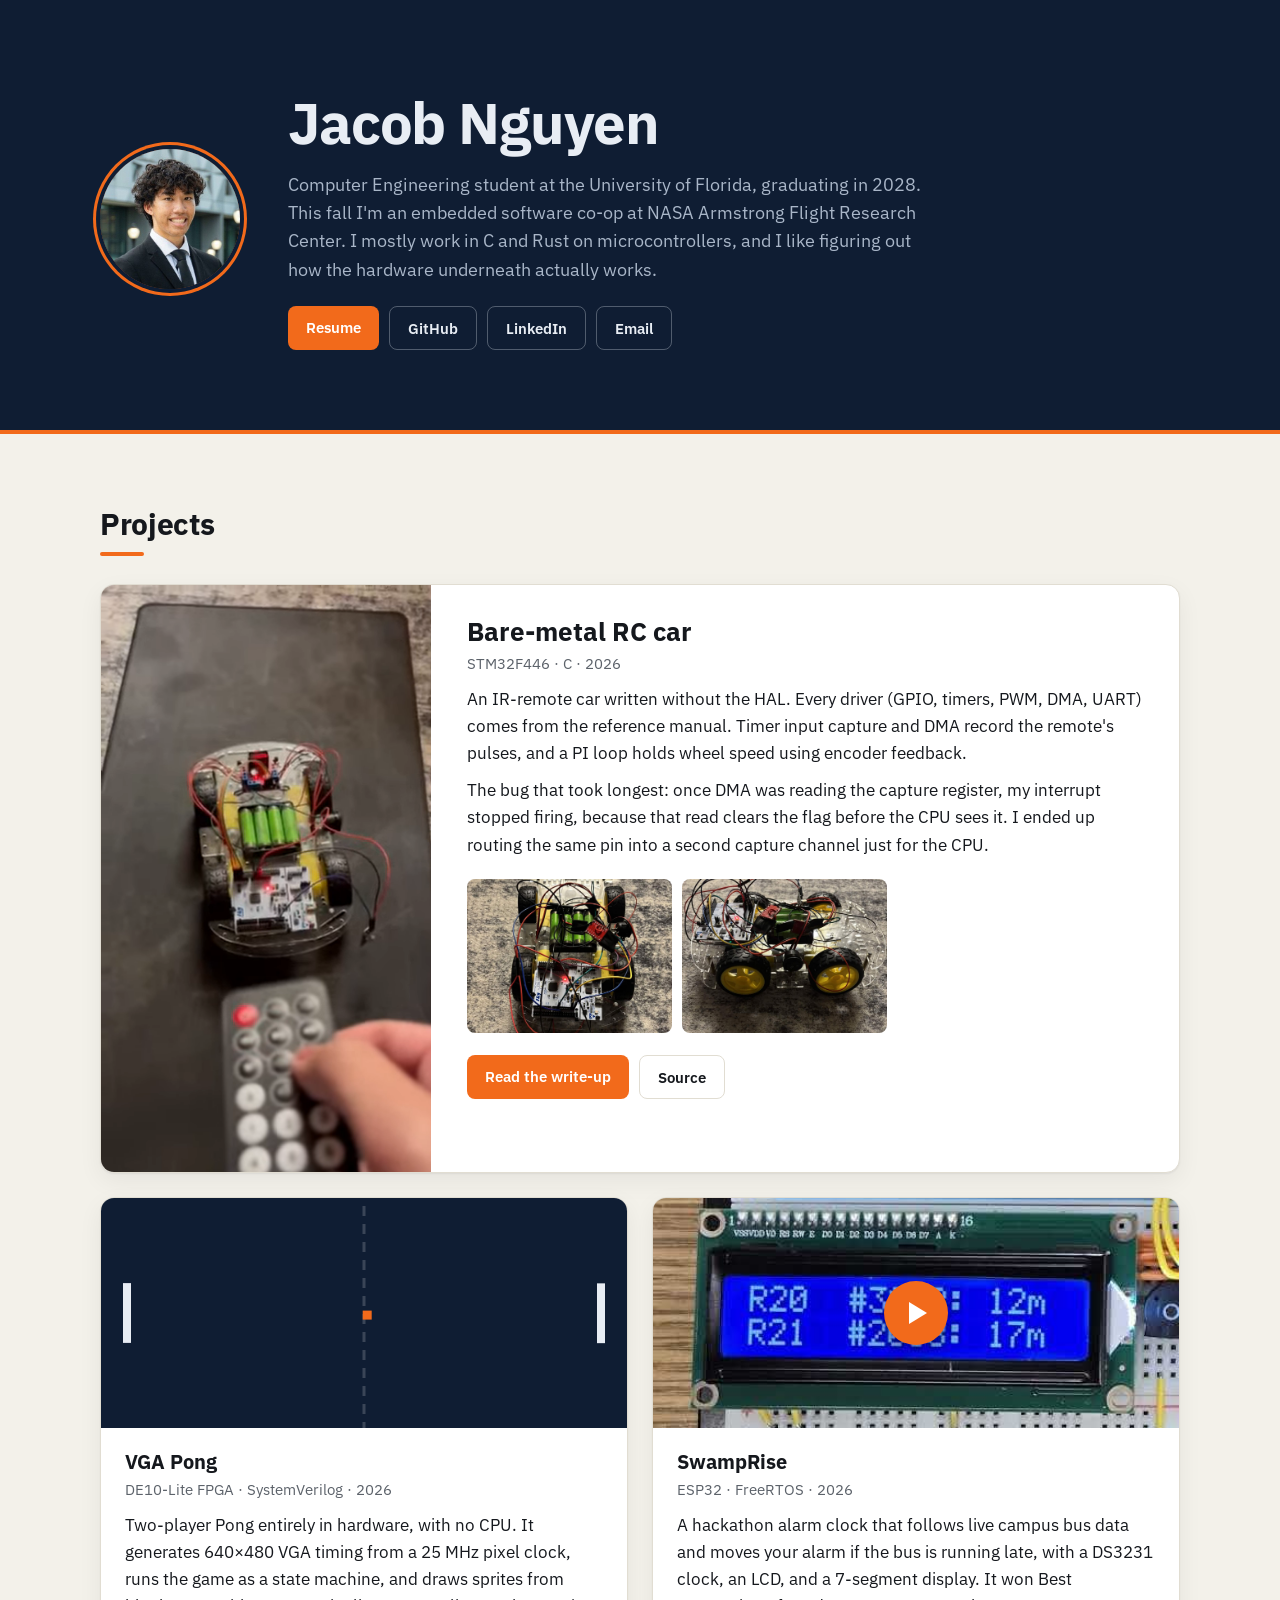
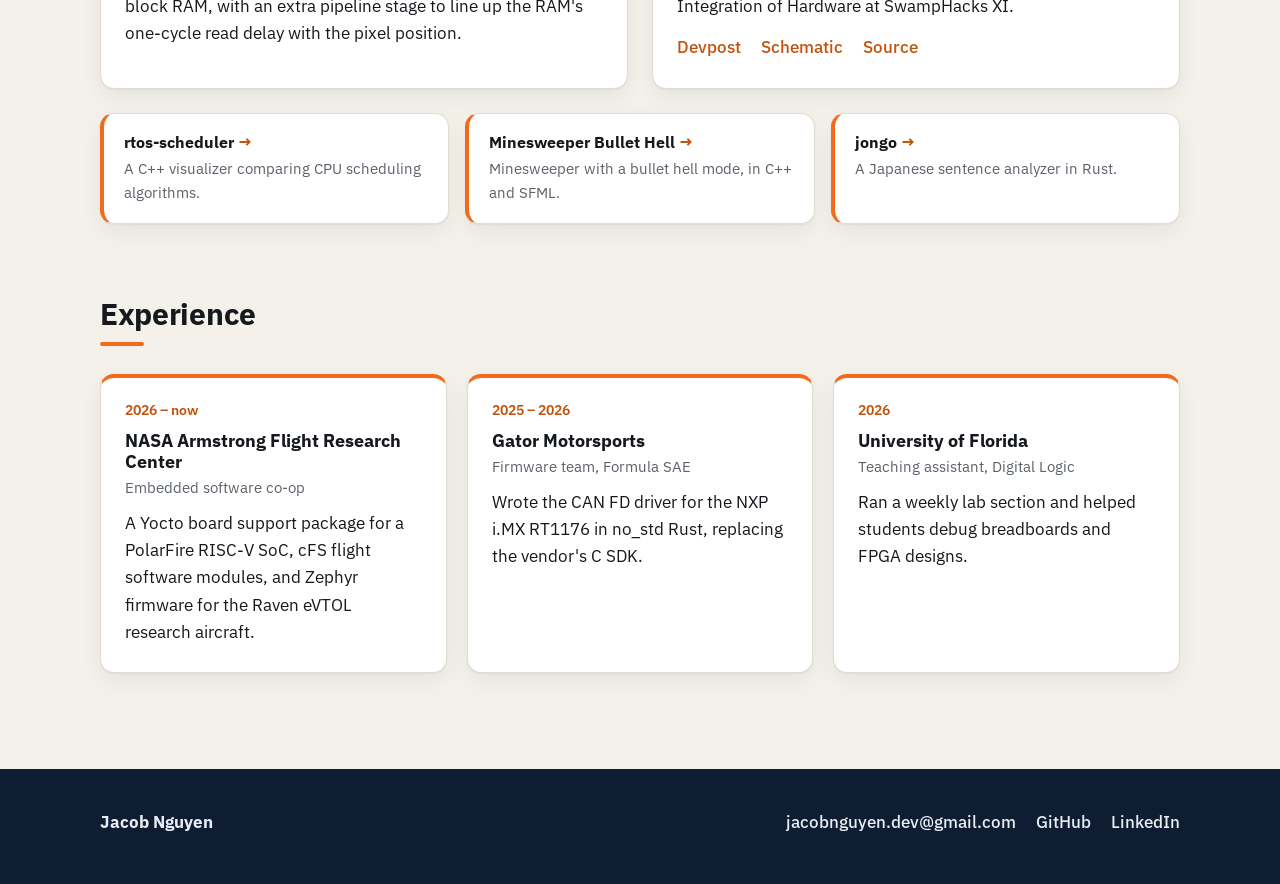
==== commit 24f28fd0: "Navy/orange redesign: hero band, cards, live Pong canvas; WebM + Main-profile MP4 for video Co-Autho" ====
--- a/index.html
+++ b/index.html
@@ -10,112 +10,157 @@
   <meta property="og:image" content="https://jacob-nguyen1.github.io/assets/img/rc-car-top.jpg">
   <link rel="preconnect" href="https://fonts.googleapis.com">
   <link rel="preconnect" href="https://fonts.gstatic.com" crossorigin>
-  <link href="https://fonts.googleapis.com/css2?family=IBM+Plex+Sans:ital,wght@0,400;0,600;1,400&display=swap" rel="stylesheet">
-  <link rel="stylesheet" href="style.css?v=4">
+  <link href="https://fonts.googleapis.com/css2?family=IBM+Plex+Sans:wght@400;500;600;700&display=swap" rel="stylesheet">
+  <link rel="stylesheet" href="style.css?v=5">
 </head>
 <body>
-<main class="page">
 
-  <header class="intro">
-    <img class="headshot" src="assets/img/headshot.jpg" alt="" width="88" height="88">
+<header class="hero">
+  <div class="wrap hero-inner">
+    <img class="headshot" src="assets/img/headshot.jpg" alt="" width="140" height="140">
     <div>
       <h1>Jacob Nguyen</h1>
-      <p>
+      <p class="bio">
         Computer Engineering student at the University of Florida, graduating in 2028.
         This fall I'm an embedded software co-op at NASA Armstrong Flight Research Center.
         I mostly work in C and Rust on microcontrollers, and I like figuring out how the hardware underneath actually works.
       </p>
-      <p class="links">
-        <a href="Jacob_Nguyen_Resume.pdf">Resume</a>
-        <a href="https://github.com/jacob-nguyen1">GitHub</a>
-        <a href="https://www.linkedin.com/in/jacobnguyen7">LinkedIn</a>
-        <a href="mailto:jacobnguyen.dev@gmail.com">jacobnguyen.dev@gmail.com</a>
-      </p>
+      <div class="buttons">
+        <a class="btn solid" href="Jacob_Nguyen_Resume.pdf">Resume</a>
+        <a class="btn ghost" href="https://github.com/jacob-nguyen1">GitHub</a>
+        <a class="btn ghost" href="https://www.linkedin.com/in/jacobnguyen7">LinkedIn</a>
+        <a class="btn ghost" href="mailto:jacobnguyen.dev@gmail.com">Email</a>
+      </div>
     </div>
-  </header>
+  </div>
+</header>
+
+<main class="wrap">
 
   <section>
     <h2>Projects</h2>
 
-    <article class="project">
-      <div class="gallery">
-        <video src="assets/video/rc-car.mp4" poster="assets/img/rc-car-poster.jpg"
-               autoplay muted loop playsinline preload="metadata"
-               aria-label="The RC car driving under IR remote control"></video>
-        <button class="zoom" data-full="assets/img/rc-car-top.jpg"><img src="assets/img/rc-car-top.jpg" alt="Top view: Nucleo board, DRV8833 motor drivers, and AA battery pack" loading="lazy"></button>
-        <button class="zoom" data-full="assets/img/rc-car-side.jpg"><img src="assets/img/rc-car-side.jpg" alt="Side view of the car" loading="lazy"></button>
+    <article class="card featured">
+      <div class="featured-video">
+        <video poster="assets/img/rc-car-poster.jpg" autoplay muted loop playsinline preload="auto"
+               aria-label="The RC car driving under IR remote control">
+          <source src="assets/video/rc-car.webm" type="video/webm">
+          <source src="assets/video/rc-car.mp4" type="video/mp4">
+        </video>
       </div>
-      <h3><a href="rc-car.html">Bare-metal RC car</a> <span class="date">2026</span></h3>
-      <p>
-        An IR-remote car on an STM32F446, written without the HAL. Every driver (GPIO, timers, PWM, DMA, UART)
-        comes from the reference manual. Timer input capture and DMA record the remote's pulses, and a PI loop
-        holds wheel speed using encoder feedback.
-      </p>
-      <p>
-        The bug that took longest: once DMA was reading the capture register, my interrupt stopped firing,
-        because that read clears the flag before the CPU sees it. I ended up routing the same pin into a second
-        capture channel just for the CPU.
-      </p>
-      <p class="links">
-        <a href="rc-car.html">Write-up</a>
-        <a href="https://github.com/jacob-nguyen1/stm32-baremetal-rc-car">Source</a>
-      </p>
+      <div class="featured-body">
+        <h3><a href="rc-car.html">Bare-metal RC car</a></h3>
+        <p class="meta">STM32F446 &middot; C &middot; 2026</p>
+        <p>
+          An IR-remote car written without the HAL. Every driver (GPIO, timers, PWM, DMA, UART) comes from the
+          reference manual. Timer input capture and DMA record the remote's pulses, and a PI loop holds wheel speed
+          using encoder feedback.
+        </p>
+        <p>
+          The bug that took longest: once DMA was reading the capture register, my interrupt stopped firing,
+          because that read clears the flag before the CPU sees it. I ended up routing the same pin into a second
+          capture channel just for the CPU.
+        </p>
+        <div class="thumbs">
+          <button class="zoom" data-full="assets/img/rc-car-top.jpg"><img src="assets/img/rc-car-top.jpg" alt="Top view: Nucleo board, DRV8833 motor drivers, and AA battery pack" loading="lazy"></button>
+          <button class="zoom" data-full="assets/img/rc-car-side.jpg"><img src="assets/img/rc-car-side.jpg" alt="Side view of the car" loading="lazy"></button>
+        </div>
+        <div class="buttons">
+          <a class="btn solid" href="rc-car.html">Read the write-up</a>
+          <a class="btn outline" href="https://github.com/jacob-nguyen1/stm32-baremetal-rc-car">Source</a>
+        </div>
+      </div>
     </article>
 
-    <article class="project">
-      <h3>VGA Pong <span class="date">2026</span></h3>
-      <p>
-        Two-player Pong on a DE10-Lite FPGA, entirely in SystemVerilog with no CPU. It generates 640&times;480
-        VGA timing from a 25&nbsp;MHz pixel clock, runs the game as a state machine, and draws sprites from block RAM,
-        with an extra pipeline stage to line up the RAM's one-cycle read delay with the pixel position.
-      </p>
-    </article>
+    <div class="pair">
+      <article class="card">
+        <canvas class="pong" aria-label="Animated Pong court" role="img"></canvas>
+        <div class="card-body">
+          <h3>VGA Pong</h3>
+          <p class="meta">DE10-Lite FPGA &middot; SystemVerilog &middot; 2026</p>
+          <p>
+            Two-player Pong entirely in hardware, with no CPU. It generates 640&times;480 VGA timing from a 25&nbsp;MHz
+            pixel clock, runs the game as a state machine, and draws sprites from block RAM, with an extra pipeline
+            stage to line up the RAM's one-cycle read delay with the pixel position.
+          </p>
+        </div>
+      </article>
 
-    <article class="project">
-      <div class="gallery two">
-        <button class="yt" data-id="9dNYDrCkIwc" aria-label="Play the SwampRise demo video">
+      <article class="card">
+        <button class="yt card-media" data-id="9dNYDrCkIwc" aria-label="Play the SwampRise demo video">
           <img src="assets/img/swamprise-lcd.jpg" alt="LCD showing live bus arrival times" loading="lazy">
           <span class="play" aria-hidden="true"></span>
         </button>
-        <button class="zoom light" data-full="assets/img/swamprise-schematic.png"><img src="assets/img/swamprise-schematic.png" alt="SwampRise schematic: ESP32, DS3231 RTC, LCD via 74HC595, 7-segment display" loading="lazy"></button>
-      </div>
-      <h3>SwampRise <span class="date">2026</span></h3>
-      <p>
-        A hackathon alarm clock that follows live campus bus data and moves your alarm if the bus is running late.
-        It runs on an ESP32 with FreeRTOS, a DS3231 clock, an LCD, and a 7-segment display.
-        It won Best Integration of Hardware at SwampHacks XI.
-      </p>
-      <p class="links">
-        <a href="https://devpost.com/software/swamp-rise">Devpost</a>
-        <a href="https://github.com/ethantayl/SwampRise">Source</a>
-      </p>
-    </article>
+        <div class="card-body">
+          <h3>SwampRise</h3>
+          <p class="meta">ESP32 &middot; FreeRTOS &middot; 2026</p>
+          <p>
+            A hackathon alarm clock that follows live campus bus data and moves your alarm if the bus is running late,
+            with a DS3231 clock, an LCD, and a 7-segment display. It won Best Integration of Hardware at SwampHacks XI.
+          </p>
+          <p class="links">
+            <a href="https://devpost.com/software/swamp-rise">Devpost</a>
+            <button class="zoom textlink" data-full="assets/img/swamprise-schematic.png">Schematic</button>
+            <a href="https://github.com/ethantayl/SwampRise">Source</a>
+          </p>
+        </div>
+      </article>
+    </div>
 
-    <h3 class="minor">Smaller things</h3>
-    <ul class="plain">
-      <li><a href="https://github.com/jacob-nguyen1/rtos-scheduler">rtos-scheduler</a>: a C++ visualizer comparing CPU scheduling algorithms.</li>
-      <li><a href="https://github.com/jacob-nguyen1/Minesweeper-Bullet-Hell">Minesweeper-Bullet-Hell</a>: Minesweeper with a bullet hell mode, in C++ and SFML.</li>
-      <li><a href="https://github.com/jacob-nguyen1/jongo">jongo</a>: a Japanese sentence analyzer in Rust.</li>
-    </ul>
+    <div class="smalls">
+      <a class="card small" href="https://github.com/jacob-nguyen1/rtos-scheduler">
+        <h3>rtos-scheduler</h3>
+        <p>A C++ visualizer comparing CPU scheduling algorithms.</p>
+      </a>
+      <a class="card small" href="https://github.com/jacob-nguyen1/Minesweeper-Bullet-Hell">
+        <h3>Minesweeper Bullet Hell</h3>
+        <p>Minesweeper with a bullet hell mode, in C++ and SFML.</p>
+      </a>
+      <a class="card small" href="https://github.com/jacob-nguyen1/jongo">
+        <h3>jongo</h3>
+        <p>A Japanese sentence analyzer in Rust.</p>
+      </a>
+    </div>
   </section>
 
   <section>
     <h2>Experience</h2>
-    <dl class="xp">
-      <dt>NASA Armstrong Flight Research Center <span class="date">2026&ndash;</span></dt>
-      <dd>Embedded software co-op. A Yocto board support package for a PolarFire RISC-V SoC, cFS flight software modules, and Zephyr firmware for the Raven eVTOL research aircraft.</dd>
-
-      <dt>Gator Motorsports (Formula SAE) <span class="date">2025&ndash;2026</span></dt>
-      <dd>Firmware team. Wrote the CAN FD driver for the NXP i.MX RT1176 in <code>no_std</code> Rust, replacing the vendor's C SDK.</dd>
-
-      <dt>University of Florida <span class="date">2026</span></dt>
-      <dd>Teaching assistant for Digital Logic. Ran a weekly lab section and helped students debug breadboards and FPGA designs.</dd>
-    </dl>
+    <div class="xp">
+      <article class="card xp-card">
+        <p class="years">2026 &ndash; now</p>
+        <h3>NASA Armstrong Flight Research Center</h3>
+        <p class="role">Embedded software co-op</p>
+        <p>A Yocto board support package for a PolarFire RISC-V SoC, cFS flight software modules, and Zephyr firmware for the Raven eVTOL research aircraft.</p>
+      </article>
+      <article class="card xp-card">
+        <p class="years">2025 &ndash; 2026</p>
+        <h3>Gator Motorsports</h3>
+        <p class="role">Firmware team, Formula SAE</p>
+        <p>Wrote the CAN FD driver for the NXP i.MX RT1176 in no_std Rust, replacing the vendor's C SDK.</p>
+      </article>
+      <article class="card xp-card">
+        <p class="years">2026</p>
+        <h3>University of Florida</h3>
+        <p class="role">Teaching assistant, Digital Logic</p>
+        <p>Ran a weekly lab section and helped students debug breadboards and FPGA designs.</p>
+      </article>
+    </div>
   </section>
 
 </main>
 
+<footer class="footer">
+  <div class="wrap">
+    <p class="footer-name">Jacob Nguyen</p>
+    <p class="links">
+      <a href="mailto:jacobnguyen.dev@gmail.com">jacobnguyen.dev@gmail.com</a>
+      <a href="https://github.com/jacob-nguyen1">GitHub</a>
+      <a href="https://www.linkedin.com/in/jacobnguyen7">LinkedIn</a>
+    </p>
+  </div>
+</footer>
+
 <dialog id="lightbox"><img alt=""></dialog>
-<script src="main.js?v=4"></script>
+<script src="main.js?v=5"></script>
 </body>
 </html>
--- a/style.css
+++ b/style.css
@@ -1,22 +1,32 @@
 :root {
-  --bg: #fdfdfc;
-  --text: #1f2023;
-  --muted: #6a6e74;
-  --line: #e6e6e3;
-  --link: #1f2023;
-  --link-line: #b8bbc0;
-  --hover: #b5480f;
+  --paper: #f3f1ea;
+  --card: #ffffff;
+  --ink: #15181d;
+  --muted: #5c626a;
+  --line: #e1ddd2;
+  --navy: #0f1d33;
+  --navy-2: #172a47;
+  --on-navy: #e8edf4;
+  --on-navy-muted: #a9b6c8;
+  --accent: #f26a1b;
+  --accent-text: #c2520b;
+  --shadow: 0 1px 2px rgba(20, 24, 30, 0.06), 0 8px 24px rgba(20, 24, 30, 0.06);
+  --shadow-hover: 0 2px 4px rgba(20, 24, 30, 0.08), 0 16px 40px rgba(20, 24, 30, 0.12);
   color-scheme: light;
 }
 @media (prefers-color-scheme: dark) {
   :root {
-    --bg: #141517;
-    --text: #e4e3e0;
-    --muted: #979ba1;
-    --line: #2b2d31;
-    --link: #e4e3e0;
-    --link-line: #5a5e64;
-    --hover: #f0a35e;
+    --paper: #0d1014;
+    --card: #161b22;
+    --ink: #e7e9ec;
+    --muted: #9aa2ac;
+    --line: #262d37;
+    --navy: #101c2e;
+    --navy-2: #1a2b44;
+    --accent: #ff8a3d;
+    --accent-text: #ff9d5c;
+    --shadow: 0 1px 2px rgba(0, 0, 0, 0.3);
+    --shadow-hover: 0 12px 32px rgba(0, 0, 0, 0.45);
     color-scheme: dark;
   }
 }
@@ -24,96 +34,181 @@
 * { box-sizing: border-box; }
 body {
   margin: 0;
-  background: var(--bg);
-  color: var(--text);
-  font: 17px/1.65 "IBM Plex Sans", system-ui, sans-serif;
+  background: var(--paper);
+  color: var(--ink);
+  font: 17px/1.6 "IBM Plex Sans", system-ui, sans-serif;
   -webkit-font-smoothing: antialiased;
 }
-img, video { display: block; max-width: 100%; }
-button { font: inherit; color: inherit; background: none; border: 0; padding: 0; cursor: zoom-in; }
-
-a {
-  color: var(--link);
-  text-decoration: underline;
-  text-decoration-color: var(--link-line);
-  text-underline-offset: 3px;
-  text-decoration-thickness: 1px;
-}
-a:hover { color: var(--hover); text-decoration-color: currentColor; }
-
-code { font: inherit; }
-
-.page { width: min(720px, 100% - 40px); margin: 0 auto; padding: 72px 0 96px; }
-
-h1, h2, h3 { font-weight: 600; line-height: 1.3; }
-h1 { margin: 0 0 8px; font-size: 1.6rem; }
-h2 { margin: 72px 0 8px; font-size: 1.25rem; }
-h3 { margin: 0; font-size: 1.05rem; }
+img, video, canvas { display: block; max-width: 100%; }
+button { font: inherit; color: inherit; background: none; border: 0; padding: 0; cursor: pointer; }
+a { color: var(--accent-text); text-decoration: none; }
+a:hover { text-decoration: underline; text-underline-offset: 3px; }
 p { margin: 10px 0 0; }
-
-.date { margin-left: 6px; font-weight: 400; color: var(--muted); font-size: 0.92em; }
-.links { display: flex; flex-wrap: wrap; gap: 4px 20px; margin-top: 14px; }
-
-/* intro */
-.intro { display: grid; grid-template-columns: 88px 1fr; gap: 28px; align-items: start; }
-.headshot { width: 88px; height: 88px; border-radius: 50%; object-fit: cover; }
-
-/* projects */
-.project { padding: 32px 0; border-bottom: 1px solid var(--line); }
-.project:last-of-type { border-bottom: 0; }
-.gallery { display: grid; grid-template-columns: 1fr 1fr 1fr; gap: 6px; margin-bottom: 20px; }
-.gallery > * { height: 300px; overflow: hidden; border-radius: 4px; background: #0b0b0c; }
-.gallery img { width: 100%; height: 100%; object-fit: cover; }
-.gallery > video { width: 100%; height: 300px; object-fit: cover; }
-.gallery.two { grid-template-columns: 1fr 1fr; }
-.gallery.two > * { height: 240px; }
-.gallery .light { background: #fff; }
-.gallery .light img { object-fit: contain; padding: 8px; }
-.gallery button:hover img { opacity: 0.9; }
-
-.yt { position: relative; cursor: pointer; }
-.yt iframe, .gallery iframe { width: 100%; height: 100%; border: 0; display: block; }
+h1, h2, h3 { margin: 0; line-height: 1.2; }
+
+.wrap { width: min(1080px, 100% - 40px); margin: 0 auto; }
+
+/* ---------- buttons ---------- */
+.buttons { display: flex; flex-wrap: wrap; gap: 10px; margin-top: 22px; }
+.btn {
+  display: inline-block; padding: 9px 18px; border-radius: 8px; font-weight: 600; font-size: 0.95rem;
+  transition: transform 0.15s, background 0.15s, border-color 0.15s;
+}
+.btn:hover { text-decoration: none; transform: translateY(-1px); }
+.btn.solid { background: var(--accent); color: #fff; }
+.btn.solid:hover { background: #ff7c33; }
+.btn.ghost { color: var(--on-navy); border: 1px solid rgba(232, 237, 244, 0.3); }
+.btn.ghost:hover { border-color: var(--on-navy); }
+.btn.outline { color: var(--ink); border: 1px solid var(--line); }
+.btn.outline:hover { border-color: var(--accent); }
+
+/* ---------- hero ---------- */
+.hero {
+  background: var(--navy);
+  color: var(--on-navy);
+  padding: 88px 0 80px;
+  border-bottom: 4px solid var(--accent);
+}
+.hero-inner { display: grid; grid-template-columns: 140px 1fr; gap: 48px; align-items: center; }
+.headshot {
+  width: 140px; height: 140px; border-radius: 50%; object-fit: cover;
+  box-shadow: 0 0 0 4px var(--navy), 0 0 0 7px var(--accent);
+}
+.hero h1 { font-size: clamp(2.4rem, 6vw, 3.6rem); font-weight: 700; letter-spacing: -0.02em; }
+.bio { max-width: 60ch; margin-top: 14px; font-size: 1.1rem; color: var(--on-navy-muted); }
+
+/* ---------- sections ---------- */
+section { padding-top: 72px; }
+h2 {
+  font-size: 1.9rem; font-weight: 700; letter-spacing: -0.01em; margin-bottom: 28px;
+}
+h2::after {
+  content: ""; display: block; width: 44px; height: 4px; margin-top: 10px; border-radius: 2px; background: var(--accent);
+}
+.meta { margin-top: 4px; color: var(--muted); font-size: 0.92rem; }
+.links { display: flex; flex-wrap: wrap; gap: 6px 20px; margin-top: 14px; font-weight: 500; }
+.textlink { color: var(--accent-text); font-weight: 500; }
+.textlink:hover { text-decoration: underline; text-underline-offset: 3px; }
+
+/* ---------- cards ---------- */
+.card {
+  background: var(--card);
+  border: 1px solid var(--line);
+  border-radius: 14px;
+  box-shadow: var(--shadow);
+  overflow: hidden;
+  transition: transform 0.2s ease, box-shadow 0.2s ease;
+}
+.card:hover { transform: translateY(-3px); box-shadow: var(--shadow-hover); }
+.card h3 { font-size: 1.25rem; font-weight: 700; }
+.card h3 a { color: var(--ink); }
+.card h3 a:hover { color: var(--accent-text); text-decoration: none; }
+.card-body { padding: 22px 24px 26px; }
+
+/* featured RC car */
+.featured { display: grid; grid-template-columns: 330px 1fr; }
+.featured-video { background: #0b0d10; }
+.featured-video video { width: 100%; height: 100%; min-height: 520px; object-fit: cover; }
+.featured-body { padding: 32px 36px; }
+.featured h3 { font-size: 1.6rem; }
+.thumbs { display: grid; grid-template-columns: 1fr 1fr; gap: 10px; margin-top: 20px; max-width: 420px; }
+.thumbs button { border-radius: 8px; overflow: hidden; cursor: zoom-in; }
+.thumbs img { width: 100%; aspect-ratio: 4 / 3; object-fit: cover; transition: transform 0.3s; }
+.thumbs button:hover img { transform: scale(1.05); }
+
+/* Pong + SwampRise */
+.pair { display: grid; grid-template-columns: 1fr 1fr; gap: 24px; margin-top: 24px; }
+.pong, .card-media { width: 100%; height: 230px; }
+.pong { background: var(--navy); }
+.card-media { position: relative; display: block; overflow: hidden; background: #000; }
+.card-media img { width: 100%; height: 100%; object-fit: cover; transition: transform 0.3s; }
+.card-media:hover img { transform: scale(1.04); }
+.pair iframe { width: 100%; height: 230px; border: 0; display: block; }
 .play {
-  position: absolute; inset: 0; margin: auto; width: 56px; height: 56px; border-radius: 50%;
-  background: rgba(0, 0, 0, 0.6);
+  position: absolute; inset: 0; margin: auto; width: 64px; height: 64px; border-radius: 50%;
+  background: var(--accent); box-shadow: 0 6px 20px rgba(0, 0, 0, 0.35); transition: transform 0.15s;
 }
 .play::after {
-  content: ""; position: absolute; left: 22px; top: 18px;
-  border-style: solid; border-width: 10px 0 10px 16px; border-color: transparent transparent transparent #fff;
-}
-
-.minor { margin-top: 32px; }
-.plain { margin: 8px 0 0; padding-left: 1.1em; }
-.plain li { margin: 6px 0; }
+  content: ""; position: absolute; left: 25px; top: 21px;
+  border-style: solid; border-width: 11px 0 11px 18px; border-color: transparent transparent transparent #fff;
+}
+.card-media:hover .play { transform: scale(1.08); }
+
+/* small GitHub cards */
+.smalls { display: grid; grid-template-columns: repeat(3, 1fr); gap: 16px; margin-top: 24px; }
+.small { display: block; padding: 18px 20px; color: var(--ink); border-left: 4px solid var(--accent); }
+.small:hover { text-decoration: none; }
+.small h3 { font-size: 1.02rem; }
+.small h3::after { content: " \2192"; color: var(--accent-text); }
+.small p { margin-top: 6px; color: var(--muted); font-size: 0.93rem; }
 
 /* experience */
-.xp { margin: 0; }
-.xp dt { margin-top: 24px; font-weight: 600; }
-.xp dd { margin: 4px 0 0; }
+.xp { display: grid; grid-template-columns: repeat(3, 1fr); gap: 20px; }
+.xp-card { padding: 22px 24px 26px; border-top: 4px solid var(--accent); }
+.xp-card h3 { font-size: 1.1rem; }
+.years { margin: 0 0 8px; font-size: 0.85rem; font-weight: 600; color: var(--accent-text); }
+.role { margin-top: 4px; color: var(--muted); font-size: 0.93rem; }
+
+/* footer */
+.footer { margin-top: 96px; padding: 40px 0 48px; background: var(--navy); color: var(--on-navy-muted); }
+.footer .wrap { display: flex; justify-content: space-between; align-items: center; flex-wrap: wrap; gap: 12px; }
+.footer p { margin: 0; }
+.footer-name { color: var(--on-navy); font-weight: 700; }
+.footer a { color: var(--on-navy); }
+.footer .links { margin: 0; }
+
+@media (prefers-reduced-motion: reduce) {
+  .card:hover, .btn:hover { transform: none; }
+}
 
 /* lightbox */
 dialog#lightbox { padding: 0; border: 0; background: transparent; max-width: 94vw; max-height: 94vh; cursor: zoom-out; }
-dialog#lightbox::backdrop { background: rgba(0, 0, 0, 0.85); }
-dialog#lightbox img { max-width: 94vw; max-height: 94vh; background: #fff; }
-
-/* write-up pages */
-.back { display: inline-block; margin-bottom: 40px; color: var(--muted); }
-.post h2 { margin-top: 48px; }
-.post h3 { margin-top: 28px; }
-.post .gallery { margin: 28px 0 8px; }
-.spec { width: 100%; border-collapse: collapse; margin-top: 14px; font-size: 0.95rem; }
-.spec td { padding: 9px 0; vertical-align: top; border-bottom: 1px solid var(--line); }
-.spec td:first-child { width: 34%; padding-right: 16px; color: var(--muted); }
-
+dialog#lightbox::backdrop { background: rgba(5, 10, 18, 0.88); }
+dialog#lightbox img { max-width: 94vw; max-height: 94vh; border-radius: 8px; background: #fff; }
+
+/* ---------- write-up page ---------- */
+.hero.slim { padding: 40px 0 44px; }
+.hero.slim h1 { font-size: clamp(2rem, 5vw, 2.8rem); }
+.hero .back { display: inline-block; margin-bottom: 18px; color: var(--on-navy-muted); font-weight: 500; }
+.hero .back:hover { color: var(--on-navy); }
+.post { max-width: 760px; }
+.post h2 { margin-top: 56px; font-size: 1.5rem; margin-bottom: 4px; }
+.post h2::after { margin-bottom: 12px; }
+.post .media-row { display: grid; grid-template-columns: 1.2fr 1fr 1fr; gap: 10px; margin-top: 40px; }
+.post .media-row > * { height: 340px; border-radius: 10px; overflow: hidden; background: #0b0d10; }
+.post .media-row img { width: 100%; height: 100%; object-fit: cover; }
+.post .media-row > video { width: 100%; height: 340px; object-fit: cover; }
+.post .media-row button { cursor: zoom-in; }
+.spec { width: 100%; border-collapse: collapse; margin-top: 16px; background: var(--card); border: 1px solid var(--line); border-radius: 12px; overflow: hidden; font-size: 0.96rem; }
+.spec td { padding: 12px 16px; vertical-align: top; border-bottom: 1px solid var(--line); }
+.spec tr:last-child td { border-bottom: 0; }
+.spec td:first-child { width: 32%; font-weight: 600; color: var(--accent-text); }
+.bug { margin-top: 20px; padding: 20px 24px; }
+.bug:hover { transform: none; box-shadow: var(--shadow); }
+.bug h3 { font-size: 1.12rem; }
+.plain { margin: 12px 0 0; padding-left: 1.2em; }
+.plain li { margin: 8px 0; }
+.plain li::marker { color: var(--accent); }
+
+/* ---------- responsive ---------- */
+@media (max-width: 860px) {
+  .featured { grid-template-columns: 1fr; }
+  .featured-video video { min-height: 0; height: 460px; }
+  .featured-body { padding: 24px; }
+  .pair, .smalls, .xp { grid-template-columns: 1fr; }
+}
 @media (max-width: 600px) {
   body { font-size: 16px; }
-  .page { padding-top: 40px; }
-  .intro { grid-template-columns: 1fr; gap: 16px; }
-  .headshot { width: 72px; height: 72px; }
-  .gallery { grid-template-columns: 1fr 1fr; }
-  .gallery > * { height: 180px; }
-  .gallery > video { grid-column: 1 / -1; height: 440px; }
-  .gallery.two { grid-template-columns: 1fr; }
-  .gallery.two > * { height: 220px; }
-  .spec td:first-child { width: 40%; }
-}
+  .hero { padding: 48px 0 44px; }
+  .hero-inner { grid-template-columns: 1fr; gap: 24px; }
+  .headshot { width: 104px; height: 104px; }
+  section { padding-top: 56px; }
+  h2 { font-size: 1.6rem; }
+  .post .media-row { grid-template-columns: 1fr 1fr; }
+  .post .media-row > * { height: 200px; }
+  .post .media-row > video { grid-column: 1 / -1; height: 440px; }
+  .spec td { display: block; width: auto !important; border-bottom: 0; padding: 4px 16px; }
+  .spec td:first-child { padding-top: 12px; }
+  .spec tr { display: block; border-bottom: 1px solid var(--line); padding-bottom: 10px; }
+  .footer .wrap { flex-direction: column; align-items: flex-start; }
+}
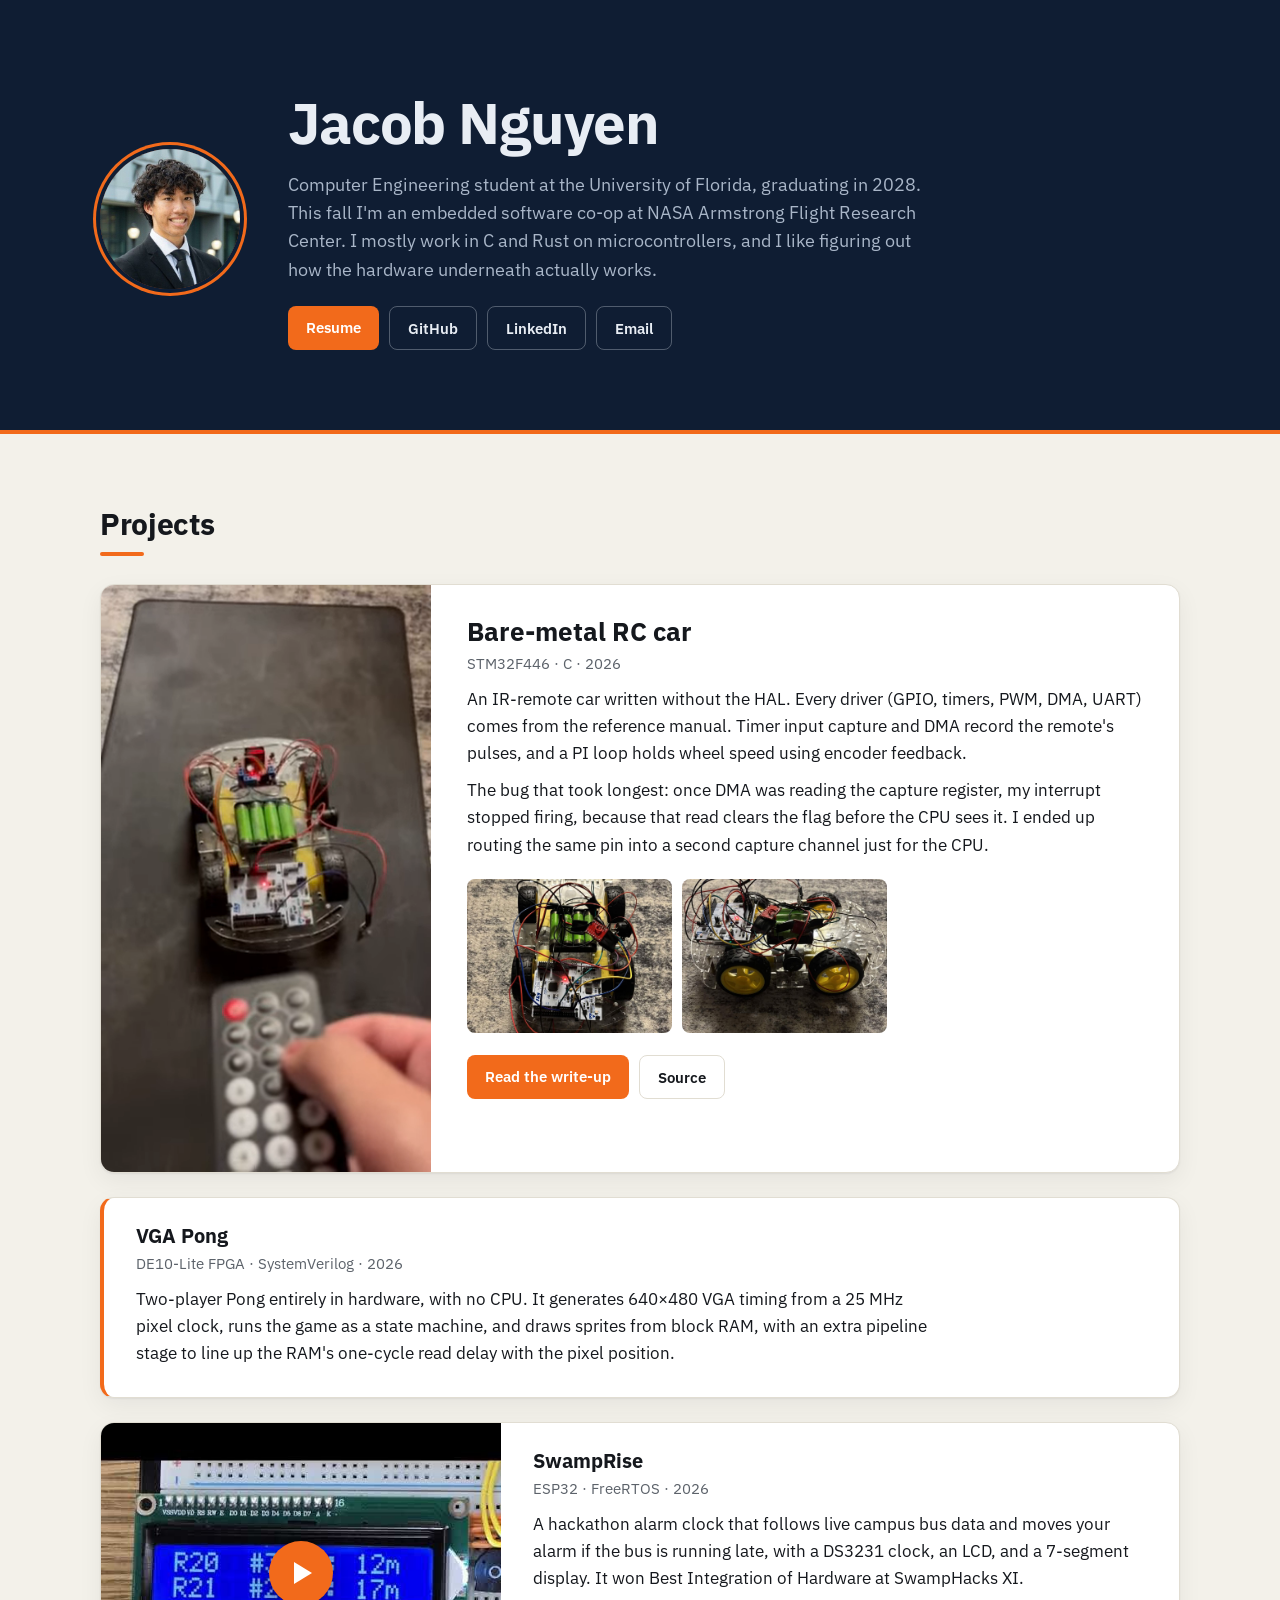
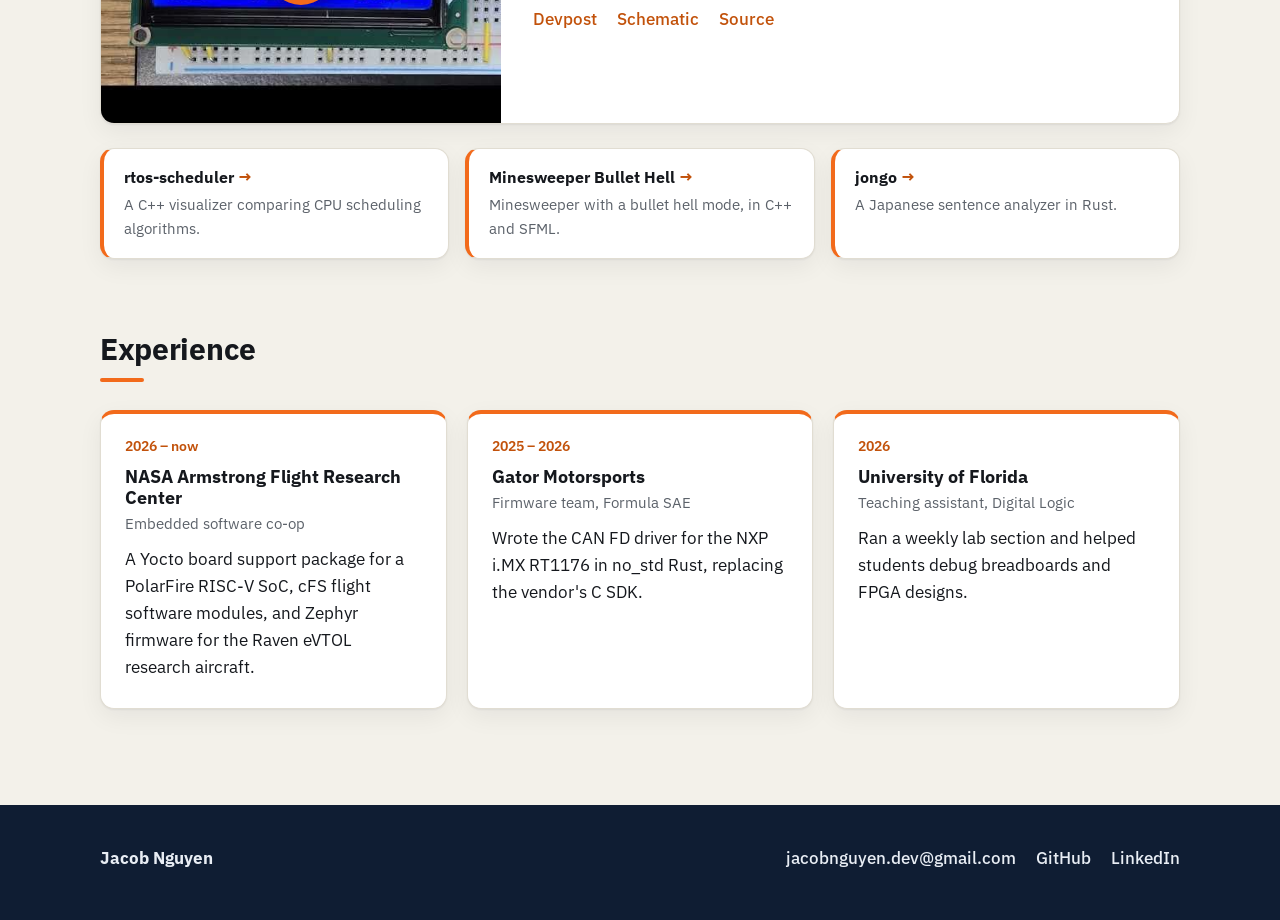
==== commit 645d36af: "Drop illustrative Pong animation; Pong text-only, SwampRise wide card Co-Authored-By: Claude Opus 5." ====
--- a/index.html
+++ b/index.html
@@ -11,7 +11,7 @@
   <link rel="preconnect" href="https://fonts.googleapis.com">
   <link rel="preconnect" href="https://fonts.gstatic.com" crossorigin>
   <link href="https://fonts.googleapis.com/css2?family=IBM+Plex+Sans:wght@400;500;600;700&display=swap" rel="stylesheet">
-  <link rel="stylesheet" href="style.css?v=5">
+  <link rel="stylesheet" href="style.css?v=6">
 </head>
 <body>
 
@@ -72,40 +72,35 @@
       </div>
     </article>
 
-    <div class="pair">
-      <article class="card">
-        <canvas class="pong" aria-label="Animated Pong court" role="img"></canvas>
-        <div class="card-body">
-          <h3>VGA Pong</h3>
-          <p class="meta">DE10-Lite FPGA &middot; SystemVerilog &middot; 2026</p>
-          <p>
-            Two-player Pong entirely in hardware, with no CPU. It generates 640&times;480 VGA timing from a 25&nbsp;MHz
-            pixel clock, runs the game as a state machine, and draws sprites from block RAM, with an extra pipeline
-            stage to line up the RAM's one-cycle read delay with the pixel position.
-          </p>
-        </div>
-      </article>
+    <article class="card text-card">
+      <h3>VGA Pong</h3>
+      <p class="meta">DE10-Lite FPGA &middot; SystemVerilog &middot; 2026</p>
+      <p>
+        Two-player Pong entirely in hardware, with no CPU. It generates 640&times;480 VGA timing from a 25&nbsp;MHz
+        pixel clock, runs the game as a state machine, and draws sprites from block RAM, with an extra pipeline
+        stage to line up the RAM's one-cycle read delay with the pixel position.
+      </p>
+    </article>
 
-      <article class="card">
-        <button class="yt card-media" data-id="9dNYDrCkIwc" aria-label="Play the SwampRise demo video">
-          <img src="assets/img/swamprise-lcd.jpg" alt="LCD showing live bus arrival times" loading="lazy">
-          <span class="play" aria-hidden="true"></span>
-        </button>
-        <div class="card-body">
-          <h3>SwampRise</h3>
-          <p class="meta">ESP32 &middot; FreeRTOS &middot; 2026</p>
-          <p>
-            A hackathon alarm clock that follows live campus bus data and moves your alarm if the bus is running late,
-            with a DS3231 clock, an LCD, and a 7-segment display. It won Best Integration of Hardware at SwampHacks XI.
-          </p>
-          <p class="links">
-            <a href="https://devpost.com/software/swamp-rise">Devpost</a>
-            <button class="zoom textlink" data-full="assets/img/swamprise-schematic.png">Schematic</button>
-            <a href="https://github.com/ethantayl/SwampRise">Source</a>
-          </p>
-        </div>
-      </article>
-    </div>
+    <article class="card wide">
+      <button class="yt card-media" data-id="9dNYDrCkIwc" aria-label="Play the SwampRise demo video">
+        <img src="assets/img/swamprise-lcd.jpg" alt="LCD showing live bus arrival times" loading="lazy">
+        <span class="play" aria-hidden="true"></span>
+      </button>
+      <div class="card-body">
+        <h3>SwampRise</h3>
+        <p class="meta">ESP32 &middot; FreeRTOS &middot; 2026</p>
+        <p>
+          A hackathon alarm clock that follows live campus bus data and moves your alarm if the bus is running late,
+          with a DS3231 clock, an LCD, and a 7-segment display. It won Best Integration of Hardware at SwampHacks XI.
+        </p>
+        <p class="links">
+          <a href="https://devpost.com/software/swamp-rise">Devpost</a>
+          <button class="zoom textlink" data-full="assets/img/swamprise-schematic.png">Schematic</button>
+          <a href="https://github.com/ethantayl/SwampRise">Source</a>
+        </p>
+      </div>
+    </article>
 
     <div class="smalls">
       <a class="card small" href="https://github.com/jacob-nguyen1/rtos-scheduler">
@@ -161,6 +156,6 @@
 </footer>
 
 <dialog id="lightbox"><img alt=""></dialog>
-<script src="main.js?v=5"></script>
+<script src="main.js?v=6"></script>
 </body>
 </html>
--- a/style.css
+++ b/style.css
@@ -116,14 +116,15 @@
 .thumbs img { width: 100%; aspect-ratio: 4 / 3; object-fit: cover; transition: transform 0.3s; }
 .thumbs button:hover img { transform: scale(1.05); }
 
-/* Pong + SwampRise */
-.pair { display: grid; grid-template-columns: 1fr 1fr; gap: 24px; margin-top: 24px; }
-.pong, .card-media { width: 100%; height: 230px; }
-.pong { background: var(--navy); }
-.card-media { position: relative; display: block; overflow: hidden; background: #000; }
+/* Pong (text only) + SwampRise (media left) */
+.text-card { margin-top: 24px; padding: 26px 32px 30px; border-left: 4px solid var(--accent); }
+.text-card p:last-child { max-width: 80ch; }
+.wide { display: grid; grid-template-columns: 400px 1fr; margin-top: 24px; }
+.wide .card-body { padding: 26px 32px 30px; }
+.card-media { position: relative; display: block; width: 100%; height: 100%; min-height: 260px; overflow: hidden; background: #000; }
 .card-media img { width: 100%; height: 100%; object-fit: cover; transition: transform 0.3s; }
 .card-media:hover img { transform: scale(1.04); }
-.pair iframe { width: 100%; height: 230px; border: 0; display: block; }
+.wide iframe { width: 100%; height: 100%; min-height: 260px; border: 0; display: block; }
 .play {
   position: absolute; inset: 0; margin: auto; width: 64px; height: 64px; border-radius: 50%;
   background: var(--accent); box-shadow: 0 6px 20px rgba(0, 0, 0, 0.35); transition: transform 0.15s;
@@ -195,7 +196,9 @@
   .featured { grid-template-columns: 1fr; }
   .featured-video video { min-height: 0; height: 460px; }
   .featured-body { padding: 24px; }
-  .pair, .smalls, .xp { grid-template-columns: 1fr; }
+  .wide, .smalls, .xp { grid-template-columns: 1fr; }
+  .card-media, .wide iframe { min-height: 220px; height: 220px; }
+  .text-card, .wide .card-body { padding: 22px 24px 26px; }
 }
 @media (max-width: 600px) {
   body { font-size: 16px; }
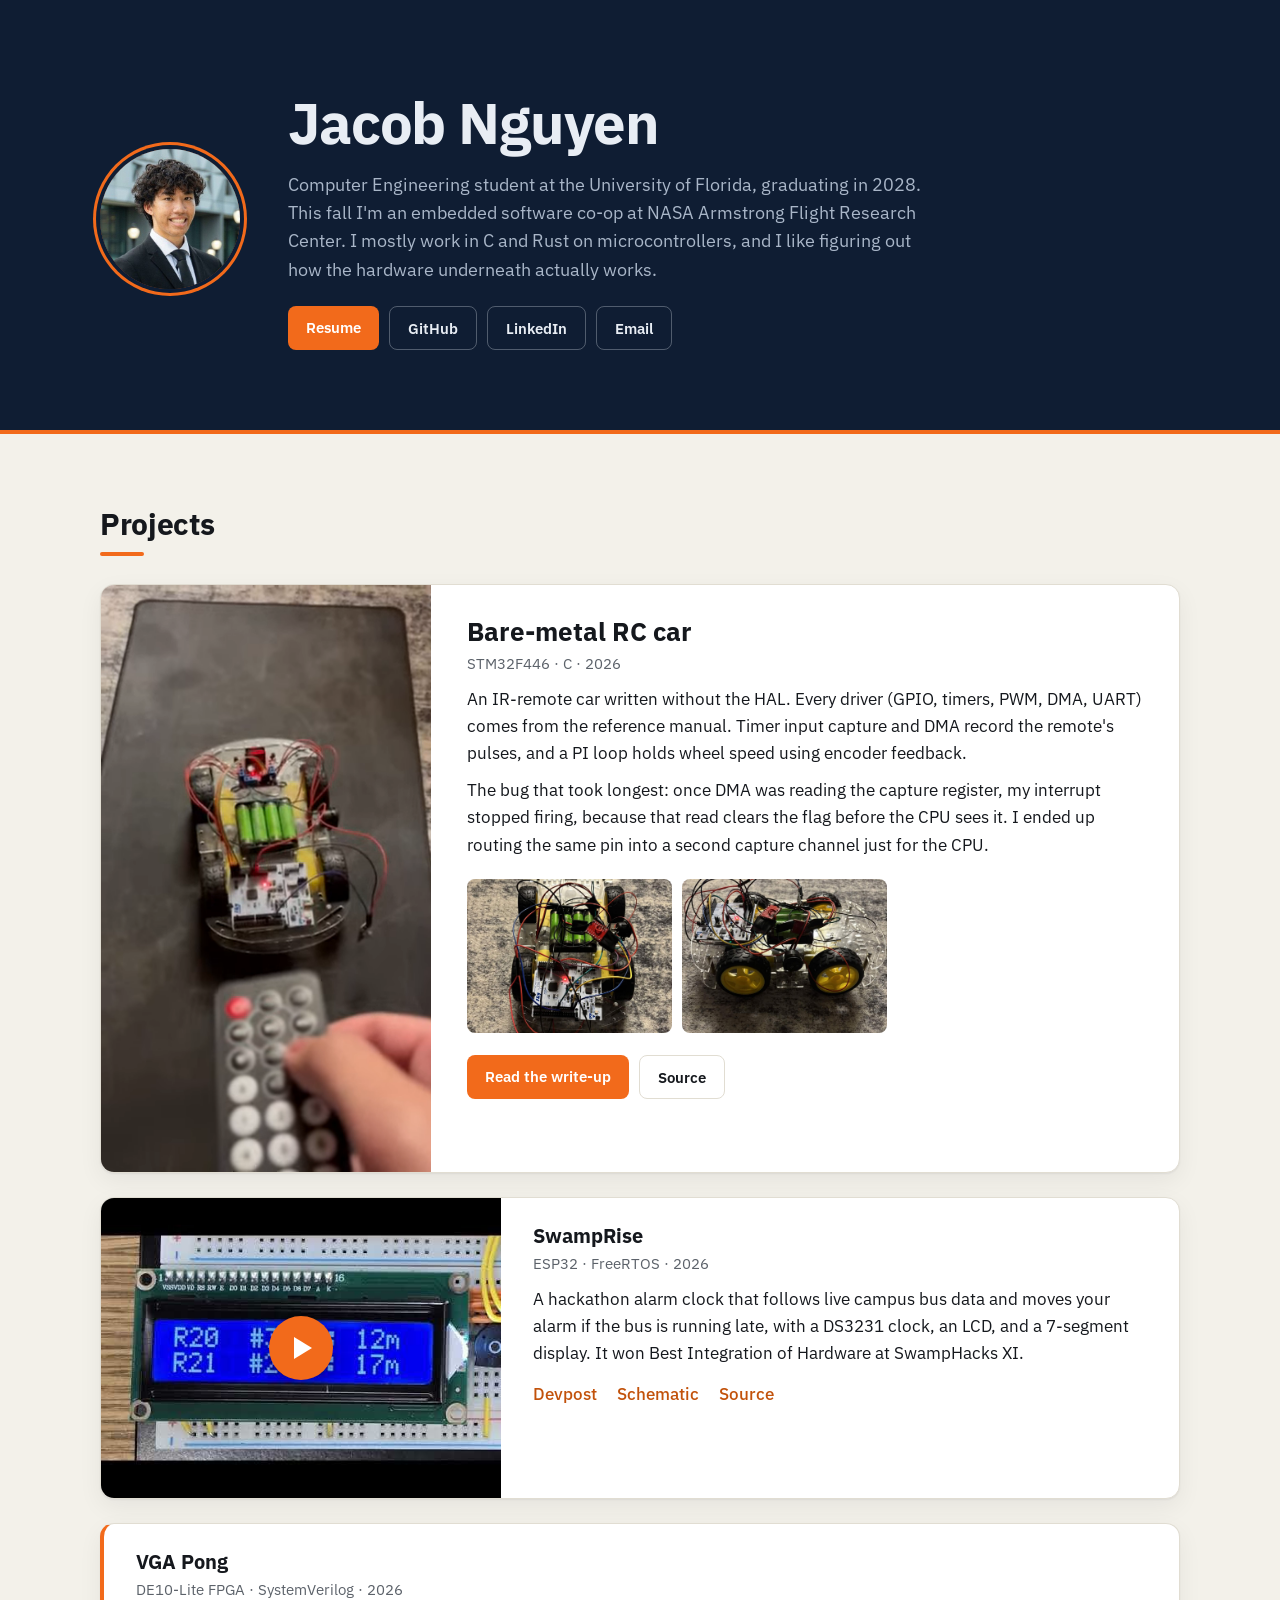
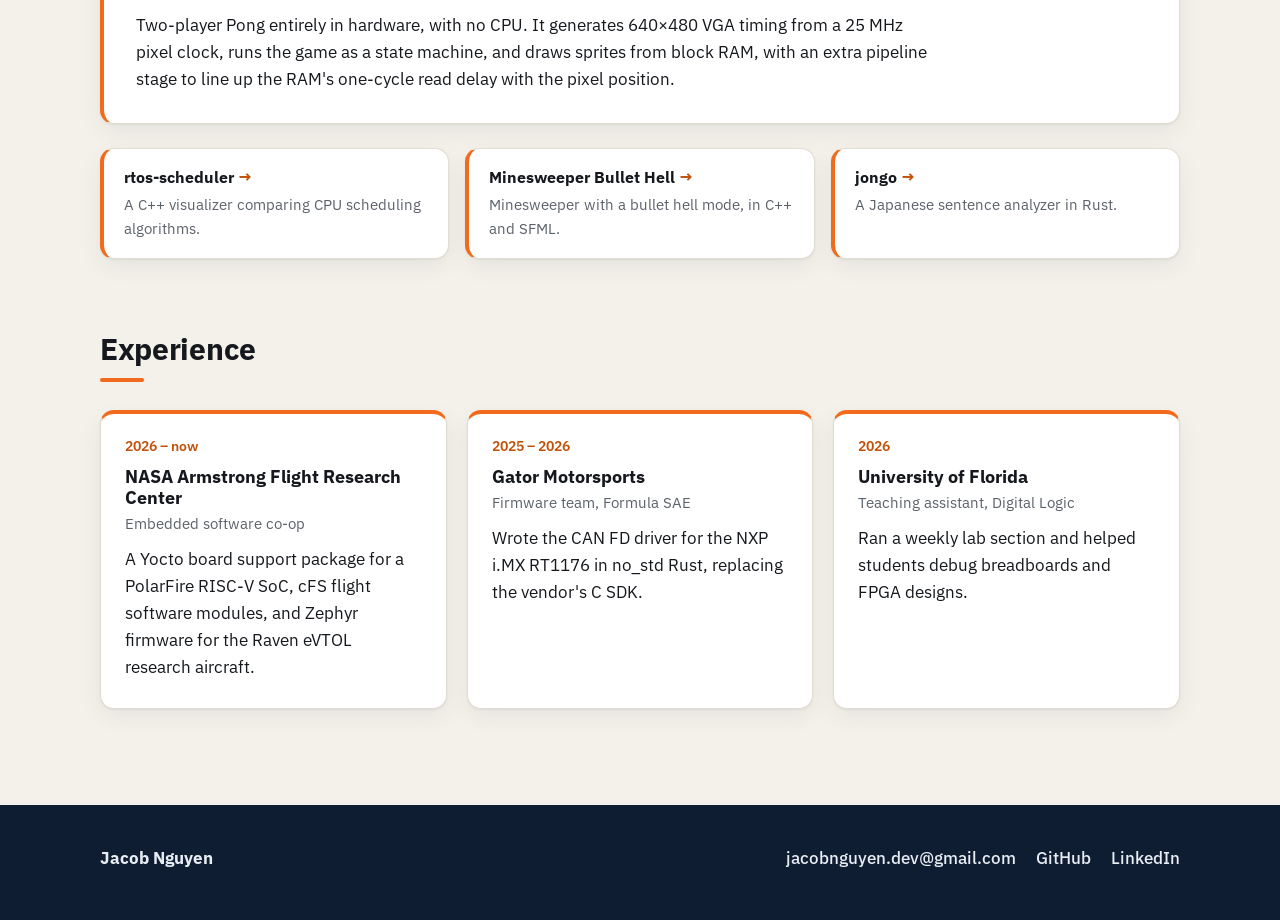
==== commit a19ea89e: "Put SwampRise above VGA Pong Co-Authored-By: Claude Opus 5.5 <noreply@anthropic.com>" ====
--- a/index.html
+++ b/index.html
@@ -72,16 +72,6 @@
       </div>
     </article>
 
-    <article class="card text-card">
-      <h3>VGA Pong</h3>
-      <p class="meta">DE10-Lite FPGA &middot; SystemVerilog &middot; 2026</p>
-      <p>
-        Two-player Pong entirely in hardware, with no CPU. It generates 640&times;480 VGA timing from a 25&nbsp;MHz
-        pixel clock, runs the game as a state machine, and draws sprites from block RAM, with an extra pipeline
-        stage to line up the RAM's one-cycle read delay with the pixel position.
-      </p>
-    </article>
-
     <article class="card wide">
       <button class="yt card-media" data-id="9dNYDrCkIwc" aria-label="Play the SwampRise demo video">
         <img src="assets/img/swamprise-lcd.jpg" alt="LCD showing live bus arrival times" loading="lazy">
@@ -100,6 +90,16 @@
           <a href="https://github.com/ethantayl/SwampRise">Source</a>
         </p>
       </div>
+    </article>
+
+    <article class="card text-card">
+      <h3>VGA Pong</h3>
+      <p class="meta">DE10-Lite FPGA &middot; SystemVerilog &middot; 2026</p>
+      <p>
+        Two-player Pong entirely in hardware, with no CPU. It generates 640&times;480 VGA timing from a 25&nbsp;MHz
+        pixel clock, runs the game as a state machine, and draws sprites from block RAM, with an extra pipeline
+        stage to line up the RAM's one-cycle read delay with the pixel position.
+      </p>
     </article>
 
     <div class="smalls">
